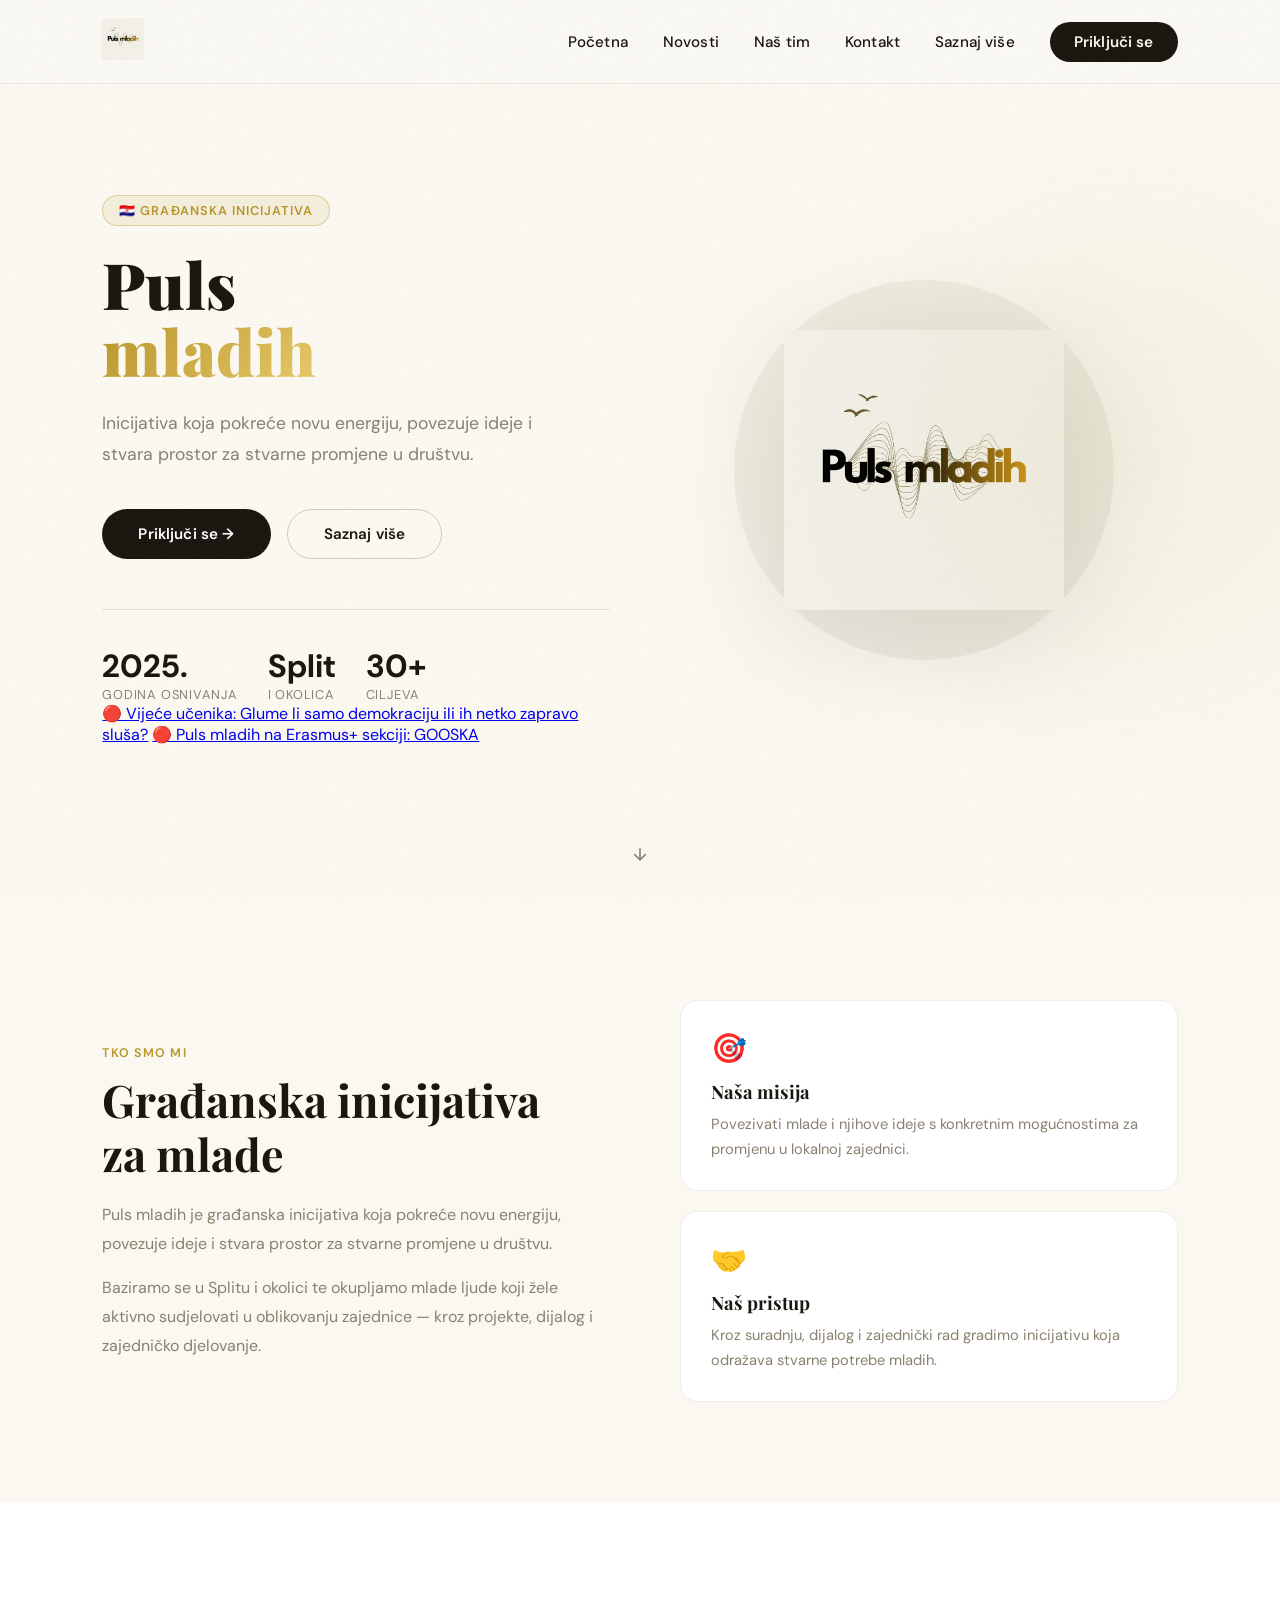
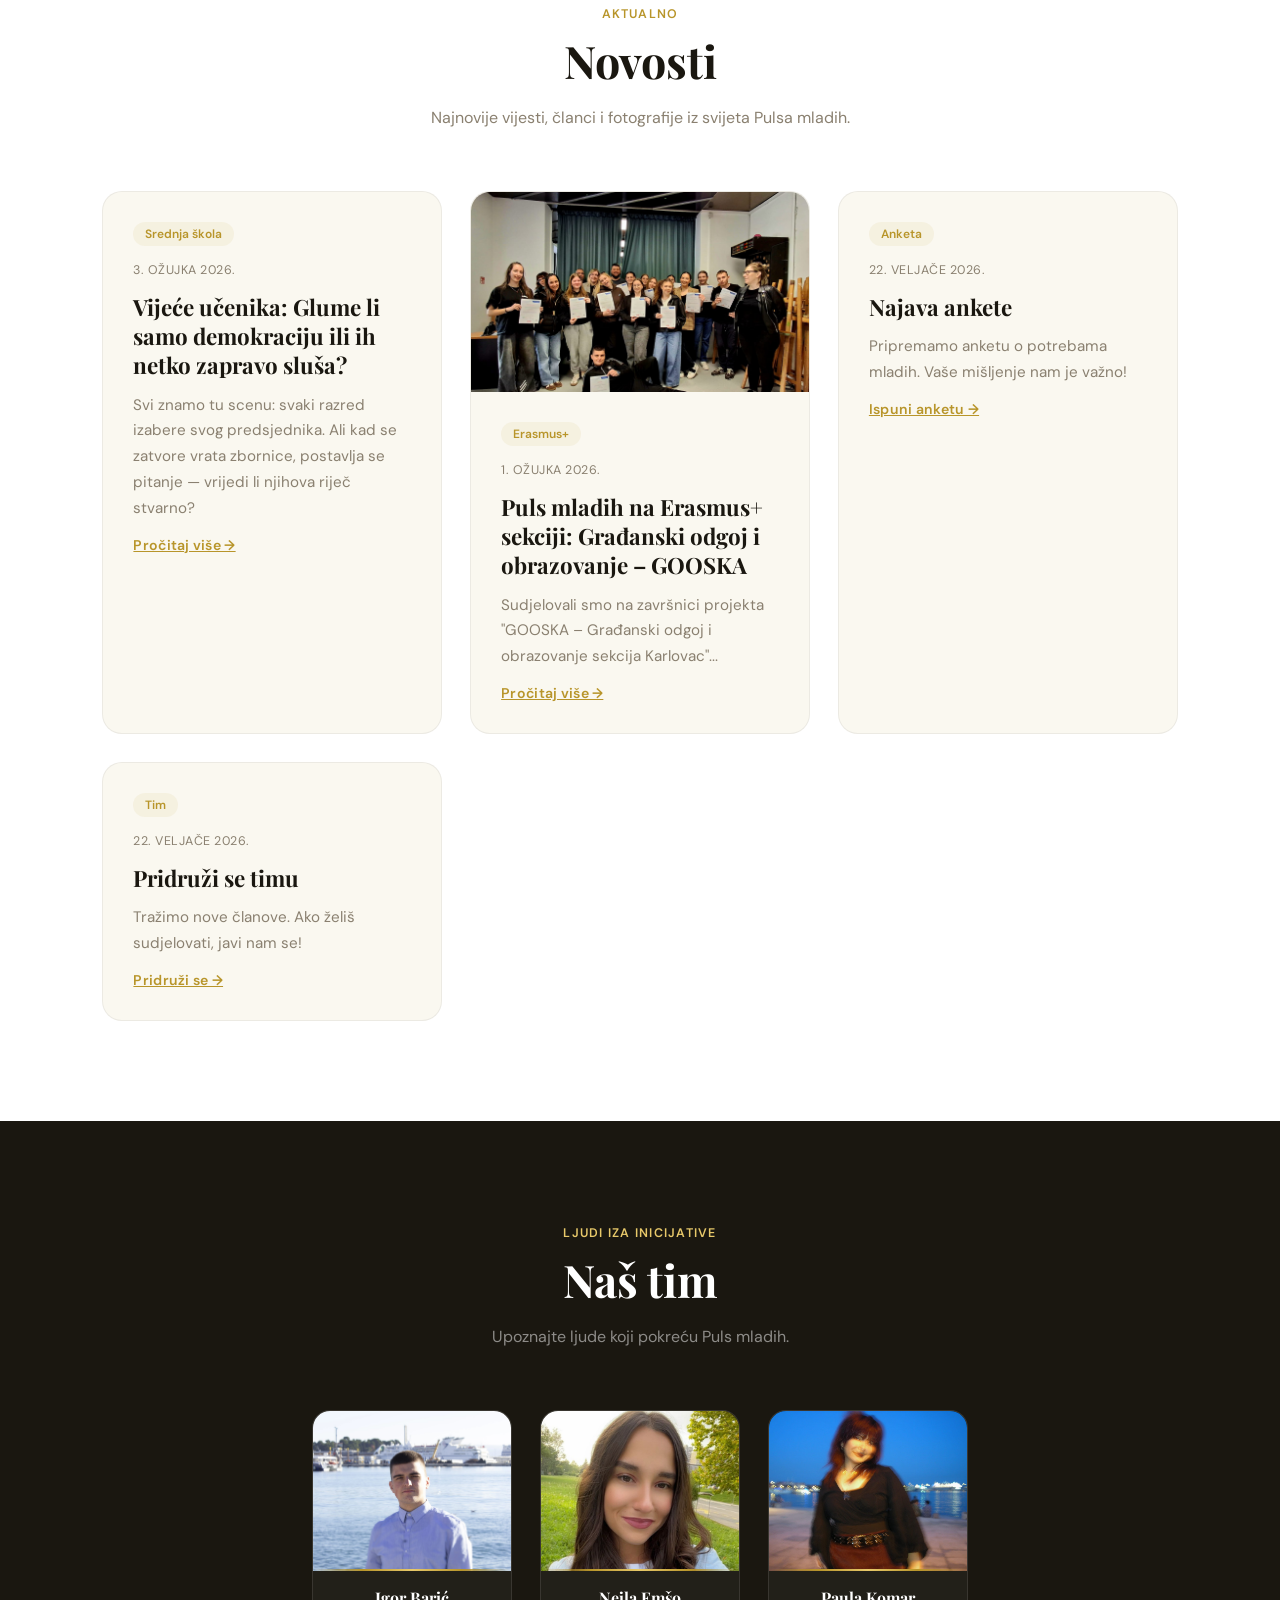
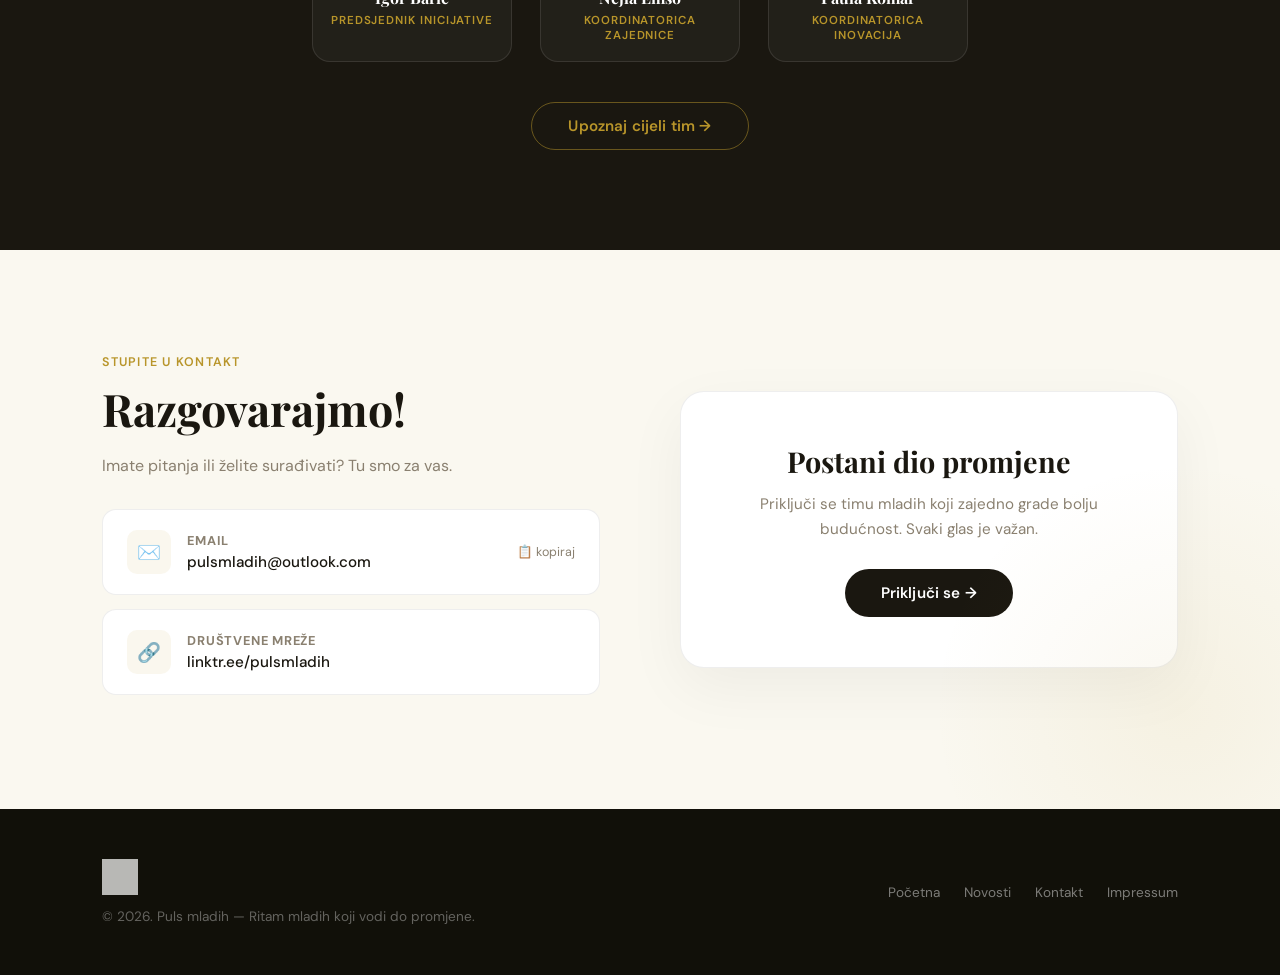
==== index.html @ 56eeca28 "Update index.html" ====
<!DOCTYPE html>
<html lang="hr">
<head>
    <meta charset="UTF-8">
    <meta name="viewport" content="width=device-width, initial-scale=1.0">
    <title>Puls mladih - Građanska inicijativa</title>
    <meta name="description" content="Puls mladih — građanska inicijativa koja pokreće novu energiju, povezuje ideje i stvara prostor za stvarne promjene u društvu.">
    <meta property="og:title" content="Puls mladih - Građanska inicijativa">
    <meta property="og:description" content="Građanska inicijativa koja pokreće novu energiju i stvara prostor za promjene.">
    <meta property="og:image" content="logo.png">

    <link href="https://fonts.googleapis.com/css2?family=Playfair+Display:wght@700;900&family=DM+Sans:wght@300;400;500;600&display=swap" rel="stylesheet">
    <link rel="icon" type="image/png" href="logo.png">
    <link rel="stylesheet" href="style.css">
</head>
<body>

<!-- NAVIGACIJA -->
<nav id="nav">
    <a href="#pocetna"><img src="logo.png" alt="Puls mladih logo"></a>
    <ul id="navMenu">
        <li><a href="#pocetna">Početna</a></li>
        <li><a href="#novosti">Novosti</a></li>
        <li><a href="#tim">Naš tim</a></li>
        <li><a href="#kontakt">Kontakt</a></li>
        <li><a href="https://linktr.ee/pulsmladih" target="_blank">Saznaj više</a></li>
        <li><a href="https://docs.google.com/forms/d/e/1FAIpQLSc-kXpmfUY5biYHO4WNm0-K8fGGVEArH8qcefwdELveWuvP7A/viewform?usp=dialog" target="_blank" class="nav-cta">Priključi se</a></li>
    </ul>
    <div class="hamburger" id="hamburger" onclick="toggleMenu()">
        <span></span><span></span><span></span>
    </div>
</nav>

<!-- HERO -->
<section id="pocetna" class="hero">
    <div class="hero-text">
        <span class="hero-tag">🇭🇷 Građanska inicijativa</span>
        <h1>Puls<span>mladih</span></h1>
        <p>Inicijativa koja pokreće novu energiju, povezuje ideje i stvara prostor za stvarne promjene u društvu.</p>
        <div class="hero-buttons">
            <a href="https://docs.google.com/forms/d/e/1FAIpQLSc-kXpmfUY5biYHO4WNm0-K8fGGVEArH8qcefwdELveWuvP7A/viewform?usp=dialog" class="btn btn-primary" target="_blank">Priključi se →</a>
            <a href="https://linktr.ee/pulsmladih" class="btn btn-secondary" target="_blank">Saznaj više</a>
        </div>
        <div class="hero-stats">
            <div class="stat">
                <span class="stat-num">2025.</span>
                <span class="stat-label">Godina osnivanja</span>
            </div>
            <div class="stat">
                <span class="stat-num">Split</span>
                <span class="stat-label">i okolica</span>
            </div>
            <div class="stat">
                <span class="stat-num">30+</span>
                <span class="stat-label">Ciljeva</span>
            </div>
        </div>

        <!-- VIJESTI PREVIEW -->
        <div class="news-bullets">
            <a href="vijece.html" class="news-bullet-item">🔴 Vijeće učenika: Glume li samo demokraciju ili ih netko zapravo sluša?</a>
            <a href="gooska.html" class="news-bullet-item">🔴 Puls mladih na Erasmus+ sekciji: GOOSKA</a>
        </div>
    </div>
    <div class="hero-visual">
        <div class="hero-logo-wrap">
            <img src="logo.png" alt="Puls mladih logo">
        </div>
    </div>

    <!-- SCROLL INDICATOR -->
    <a href="#novosti" class="scroll-indicator">
        <div class="scroll-indicator-arrow">
            <svg width="20" height="20" viewBox="0 0 24 24" fill="none" stroke="currentColor" stroke-width="2">
                <path d="M12 5v14M5 12l7 7 7-7"/>
            </svg>
        </div>
    </a>
</section>

<!-- O NAMA -->
<section class="o-nama-section">
    <div class="o-nama-inner">
        <div class="o-nama-text reveal">
            <span class="section-label">Tko smo mi</span>
            <h2 style="font-family:'Playfair Display',serif;font-size:clamp(2rem,3.5vw,3rem);font-weight:700;color:var(--ink);line-height:1.2;margin-bottom:20px;">Građanska inicijativa<br>za mlade</h2>
            <p style="color:var(--muted);line-height:1.8;font-size:1rem;margin-bottom:16px;">Puls mladih je građanska inicijativa koja pokreće novu energiju, povezuje ideje i stvara prostor za stvarne promjene u društvu.</p>
            <p style="color:var(--muted);line-height:1.8;font-size:1rem;">Baziramo se u Splitu i okolici te okupljamo mlade ljude koji žele aktivno sudjelovati u oblikovanju zajednice — kroz projekte, dijalog i zajedničko djelovanje.</p>
        </div>
        <div class="o-nama-cards reveal">
            <div class="o-nama-card">
                <div class="o-nama-card-icon">🎯</div>
                <h4>Naša misija</h4>
                <p>Povezivati mlade i njihove ideje s konkretnim mogućnostima za promjenu u lokalnoj zajednici.</p>
            </div>
            <div class="o-nama-card">
                <div class="o-nama-card-icon">🤝</div>
                <h4>Naš pristup</h4>
                <p>Kroz suradnju, dijalog i zajednički rad gradimo inicijativu koja odražava stvarne potrebe mladih.</p>
            </div>
        </div>
    </div>
</section>

<!-- NOVOSTI -->
<section id="novosti" class="novosti-section">
    <div class="section-header centered reveal">
        <span class="section-label">Aktualno</span>
        <h2>Novosti</h2>
        <p>Najnovije vijesti, članci i fotografije iz svijeta Pulsa mladih.</p>
    </div>

    <div class="news-grid">
        <div class="news-card reveal">
            <div class="news-card-body">
                <span class="news-card-tag">Srednja škola</span>
                <p class="date">3. ožujka 2026.</p>
                <h3>Vijeće učenika: Glume li samo demokraciju ili ih netko zapravo sluša?</h3>
                <p>Svi znamo tu scenu: svaki razred izabere svog predsjednika. Ali kad se zatvore vrata zbornice, postavlja se pitanje — vrijedi li njihova riječ stvarno?</p>
                <a href="vijece.html" class="read-more">Pročitaj više →</a>
            </div>
        </div>
        <div class="news-card reveal">
            <div class="news-card-img">
                <img src="gooska1.jpeg" alt="GOOSKA Erasmus+" onerror="this.parentElement.style.display='none'">
            </div>
            <div class="news-card-body">
                <span class="news-card-tag">Erasmus+</span>
                <p class="date">1. ožujka 2026.</p>
                <h3>Puls mladih na Erasmus+ sekciji: Građanski odgoj i obrazovanje – GOOSKA</h3>
                <p>Sudjelovali smo na završnici projekta "GOOSKA – Građanski odgoj i obrazovanje sekcija Karlovac"...</p>
                <a href="gooska.html" class="read-more">Pročitaj više →</a>
            </div>
        </div>
        <div class="news-card reveal">
            <div class="news-card-body">
                <span class="news-card-tag">Anketa</span>
                <p class="date">22. veljače 2026.</p>
                <h3>Najava ankete</h3>
                <p>Pripremamo anketu o potrebama mladih. Vaše mišljenje nam je važno!</p>
                <a href="https://forms.gle/v31yxdApp7UkXGLVA" target="_blank" class="read-more">Ispuni anketu →</a>
            </div>
        </div>
        <div class="news-card reveal">
            <div class="news-card-body">
                <span class="news-card-tag">Tim</span>
                <p class="date">22. veljače 2026.</p>
                <h3>Pridruži se timu</h3>
                <p>Tražimo nove članove. Ako želiš sudjelovati, javi nam se!</p>
                <a href="https://forms.gle/YRKGQQzLrJjR5mgG8" target="_blank" class="read-more">Pridruži se →</a>
            </div>
        </div>
    </div>
</section>

<!-- TIM -->
<section id="tim" class="tim-section">
    <div class="section-header centered reveal">
        <span class="section-label">Ljudi iza inicijative</span>
        <h2>Naš tim</h2>
        <p>Upoznajte ljude koji pokreću Puls mladih.</p>
    </div>
    <div class="team-preview reveal">
        <div class="team-preview-card">
            <div class="team-preview-photo">
                <img src="igor.jpeg" alt="Igor Barić" onerror="this.outerHTML='<div class=\'team-preview-avatar\'>👤</div>'">
            </div>
            <div class="team-preview-info">
                <h3>Igor Barić</h3>
                <p>Predsjednik inicijative</p>
            </div>
        </div>
        <div class="team-preview-card">
            <div class="team-preview-photo">
                <img src="nejla.jpeg" alt="Nejla Emšo" style="object-position: center 30%;" onerror="this.outerHTML='<div class=\'team-preview-avatar\'>👤</div>'">
            </div>
            <div class="team-preview-info">
                <h3>Nejla Emšo</h3>
                <p>Koordinatorica zajednice</p>
            </div>
        </div>
        <div class="team-preview-card">
            <div class="team-preview-photo">
                <img src="Paula.jpeg" alt="Paula Komar" onerror="this.outerHTML='<div class=\'team-preview-avatar\'>👤</div>'">
            </div>
            <div class="team-preview-info">
                <h3>Paula Komar</h3>
                <p>Koordinatorica inovacija</p>
            </div>
        </div>
    </div>
    <div style="text-align:center;margin-top:40px;">
        <a href="tim.html" class="btn btn-outline-gold">Upoznaj cijeli tim →</a>
    </div>
</section>

<!-- KONTAKT -->
<section id="kontakt" class="kontakt-section">
    <div class="kontakt-inner">
        <div class="kontakt-info reveal">
            <div class="section-header">
                <span class="section-label">Stupite u kontakt</span>
                <h2>Razgovarajmo!</h2>
                <p>Imate pitanja ili želite surađivati? Tu smo za vas.</p>
            </div>
            <div class="kontakt-detail" onclick="copyEmail()" style="cursor:pointer;" title="Klikni za kopiranje">
                <div class="kontakt-icon">✉️</div>
                <div class="kontakt-detail-text">
                    <strong>Email</strong>
                    <span id="emailText">pulsmladih&#64;outlook.com</span>
                </div>
                <span id="copyHint" style="margin-left:auto;font-size:0.78rem;color:var(--muted);white-space:nowrap;">📋 kopiraj</span>
            </div>
            <a href="https://linktr.ee/pulsmladih" target="_blank" class="kontakt-detail">
                <div class="kontakt-icon">🔗</div>
                <div class="kontakt-detail-text">
                    <strong>Društvene mreže</strong>
                    <span>linktr.ee/pulsmladih</span>
                </div>
            </a>
        </div>
        <div class="kontakt-cta reveal">
            <h3>Postani dio promjene</h3>
            <p>Priključi se timu mladih koji zajedno grade bolju budućnost. Svaki glas je važan.</p>
            <a href="https://docs.google.com/forms/d/e/1FAIpQLSc-kXpmfUY5biYHO4WNm0-K8fGGVEArH8qcefwdELveWuvP7A/viewform?usp=dialog" class="btn btn-primary" target="_blank">Priključi se →</a>
        </div>
    </div>
</section>

<!-- FOOTER -->
<footer>
    <div class="footer-brand">
        <img src="logo.png" alt="Puls mladih">
        <p>© 2026. Puls mladih — Ritam mladih koji vodi do promjene.</p>
    </div>
    <div class="footer-links">
        <a href="#pocetna">Početna</a>
        <a href="#novosti">Novosti</a>
        <a href="#kontakt">Kontakt</a>
        <a href="#" onclick="alert('Stranica u izradi. Uskoro dostupno!'); return false;">Impressum</a>
    </div>
</footer>

<!-- BACK TO TOP -->
<!-- ARTICLE MODAL -->
<div id="articleModal" style="display:none;position:fixed;inset:0;z-index:9000;background:rgba(26,23,16,0.7);backdrop-filter:blur(6px);overflow-y:auto;padding:40px 20px;" onclick="closeArticle(event)">
    <div style="max-width:780px;margin:0 auto;background:#faf8f0;border-radius:24px;overflow:hidden;box-shadow:0 40px 100px rgba(0,0,0,0.3);">
        <div style="position:relative;">
            <img src="gooska1.jpeg" alt="GOOSKA" style="width:100%;max-height:380px;object-fit:cover;" onerror="this.style.display='none'">
            <button onclick="closeArticleBtn()" style="position:absolute;top:16px;right:16px;background:rgba(26,23,16,0.7);color:white;border:none;border-radius:50%;width:40px;height:40px;font-size:1.2rem;cursor:pointer;display:flex;align-items:center;justify-content:center;">✕</button>
        </div>
        <div style="padding:48px 48px 56px;">
            <span style="display:inline-block;background:rgba(184,149,42,0.1);color:#b8952a;border:1px solid rgba(184,149,42,0.3);padding:4px 14px;border-radius:100px;font-size:0.78rem;font-weight:600;letter-spacing:0.08em;text-transform:uppercase;margin-bottom:16px;">Erasmus+</span>
            <p style="font-size:0.85rem;color:#8a8070;margin-bottom:12px;text-transform:uppercase;letter-spacing:0.05em;">1. ožujka 2026.</p>
            <h2 style="font-family:'Playfair Display',serif;font-size:clamp(1.5rem,3vw,2.2rem);font-weight:700;color:#1a1710;line-height:1.25;margin-bottom:32px;">Puls mladih na Erasmus+ sekciji: Građanski odgoj i obrazovanje – GOOSKA</h2>
            <div style="font-size:1rem;color:#4a4535;line-height:1.85;display:flex;flex-direction:column;gap:20px;">
                <p>Sudjelovali smo na završnici projekta "GOOSKA – Građanski odgoj i obrazovanje sekcija Karlovac", projekta koji mladima daje konkretne načine za razumijevanje demokracije, javnih politika i zagovaranja u lokalnoj zajednici. Projekt je usmjeren na osnaživanje mladih da prepoznaju probleme u svojoj sredini te da ih argumentirano i strukturirano komuniciraju prema donositeljima odluka.</p>
                <p>Tijekom završnog susreta predstavili smo rad Građanske inicijative Puls mladih, način na koji smo se organizirali kao neformalna skupina te izazove s kojima se susrećemo u zagovaranju interesa mladih. Razgovarali smo o tome kako na najefikasniji način doći do konkretne inicijative, kako komunicirati s institucijama i zašto je važno biti uporan, čak i kada se čini da su promjene spore.</p>
                <img src="gooska2.jpeg" alt="GOOSKA - susret" style="width:100%;border-radius:14px;margin:8px 0;" onerror="this.style.display='none'">
                <p>Poseban naglasak stavljen je na razmjenu iskustava jer su mladi sudionici aktivno postavljali pitanja, dijelili vlastite primjere iz svojih lokalnih zajednica te raspravljali o tome kako mogu primijeniti naučeno u praksi. Atmosfera je bila konstruktivna i motivirajuća, a završni dio susreta pokazao je koliko je važno mladima dati prostor za dijalog i inicijativu.</p>
                <p>Sudjelovanje na GOOSKA projektu za nas je bilo vrijedno iskustvo jer potvrđuje da interes mladih za društvene promjene zaista postoji i da to nije samo mit, nego je potrebno samo osigurati smjernicu i podršku kako bi taj interes prerastao u konkretno djelovanje.</p>
            </div>
        </div>
    </div>
</div>

<a href="#pocetna" class="back-to-top" id="backToTop">↑</a>

<script data-cfasync="false" src="/cdn-cgi/scripts/5c5dd728/cloudflare-static/email-decode.min.js"></script><script>
    // Article modal
    function openArticle() {
        var modal = document.getElementById('articleModal');
        modal.style.display = 'block';
        document.body.style.overflow = 'hidden';
    }

    function closeArticle(e) {
        var modal = document.getElementById('articleModal');
        if (!e) {
            modal.style.display = 'none';
            document.body.style.overflow = '';
            return;
        }
        if (e.target === modal) {
            modal.style.display = 'none';
            document.body.style.overflow = '';
        }
    }

    function closeArticleBtn() {
        document.getElementById('articleModal').style.display = 'none';
        document.body.style.overflow = '';
    }

    document.addEventListener('keydown', function(e) {
        if (e.key === 'Escape') closeArticleBtn();
    });

    // Copy email
    function copyEmail() {
        const email = 'pulsmladih@outlook.com';
        navigator.clipboard.writeText(email).then(() => {
            const hint = document.getElementById('copyHint');
            hint.textContent = '✅ kopirano!';
            setTimeout(() => { hint.textContent = '📋 kopiraj'; }, 2000);
        });
    }

    // Enable reveal animations only after JS loads
    document.body.classList.add('js-loaded');

    // Nav scroll effect
    const nav = document.getElementById('nav');
    const backToTop = document.getElementById('backToTop');

    window.addEventListener('scroll', () => {
        if (window.scrollY > 50) {
            nav.classList.add('scrolled');
        } else {
            nav.classList.remove('scrolled');
        }

        if (window.scrollY > 400) {
            backToTop.classList.add('visible');
        } else {
            backToTop.classList.remove('visible');
        }
    });

    // Hamburger menu
    function toggleMenu() {
        const menu = document.getElementById('navMenu');
        const ham = document.getElementById('hamburger');
        menu.classList.toggle('open');
        ham.classList.toggle('open');
    }

    // Close menu on link click
    document.querySelectorAll('#navMenu a').forEach(link => {
        link.addEventListener('click', () => {
            document.getElementById('navMenu').classList.remove('open');
            document.getElementById('hamburger').classList.remove('open');
        });
    });

    // Scroll reveal
    const reveals = document.querySelectorAll('.reveal');
    const observer = new IntersectionObserver((entries) => {
        entries.forEach((entry, i) => {
            if (entry.isIntersecting) {
                setTimeout(() => {
---- style.css ----
:root {
    --ink: #1a1710;
    --deep: #111009;
    --mid: #2a2416;
    --accent: #b8952a;
    --accent-light: #d4af50;
    --warm: #e8c96a;
    --cream: #faf8f0;
    --muted: #8a8070;
    --card-bg: #ffffff;
}

* {
    margin: 0;
    padding: 0;
    box-sizing: border-box;
    scroll-behavior: smooth;
}

body {
    background: var(--cream);
    color: var(--ink);
    font-family: 'DM Sans', sans-serif;
    overflow-x: hidden;
}

/* ─── NOISE TEXTURE OVERLAY ─── */
body::before {
    content: '';
    position: fixed;
    inset: 0;
    background-image: url("data:image/svg+xml,%3Csvg viewBox='0 0 200 200' xmlns='http://www.w3.org/2000/svg'%3E%3Cfilter id='n'%3E%3CfeTurbulence type='fractalNoise' baseFrequency='0.9' numOctaves='4' stitchTiles='stitch'/%3E%3C/filter%3E%3Crect width='100%25' height='100%25' filter='url(%23n)' opacity='0.03'/%3E%3C/svg%3E");
    pointer-events: none;
    z-index: 9999;
    opacity: 0.4;
}

/* ─── NAVIGATION ─── */
nav {
    position: fixed;
    top: 0;
    width: 100%;
    padding: 18px 8%;
    display: flex;
    justify-content: space-between;
    align-items: center;
    z-index: 1000;
    background: rgba(250, 248, 243, 0.85);
    backdrop-filter: blur(20px);
    border-bottom: 1px solid rgba(26,23,16,0.08);
    transition: all 0.3s ease;
}

nav.scrolled {
    padding: 12px 8%;
    box-shadow: 0 4px 30px rgba(0,0,0,0.08);
}

nav img {
    height: 42px;
    transition: transform 0.3s ease;
}

nav img:hover {
    transform: scale(1.05);
}

nav ul {
    display: flex;
    list-style: none;
    gap: 35px;
    align-items: center;
}

nav ul li a {
    text-decoration: none;
    color: var(--ink);
    font-weight: 500;
    font-size: 0.95rem;
    letter-spacing: 0.01em;
    position: relative;
    transition: color 0.3s;
}

nav ul li a::after {
    content: '';
    position: absolute;
    bottom: -3px;
    left: 0;
    width: 0;
    height: 2px;
    background: var(--accent);
    transition: width 0.3s ease;
}

nav ul li a:hover {
    color: var(--accent);
}

nav ul li a:hover::after {
    width: 100%;
}

.nav-cta {
    background: var(--ink) !important;
    color: var(--cream) !important;
    padding: 10px 24px;
    border-radius: 100px;
    font-weight: 600 !important;
    transition: background 0.3s, transform 0.3s !important;
}

.nav-cta::after {
    display: none !important;
}

.nav-cta:hover {
    background: linear-gradient(135deg, #b8952a, #d4af50) !important;
    transform: scale(1.03) !important;
    color: white !important;
}

/* ─── HAMBURGER MENU ─── */
.hamburger {
    display: none;
    flex-direction: column;
    gap: 5px;
    cursor: pointer;
    padding: 5px;
}

.hamburger span {
    width: 25px;
    height: 2px;
    background: var(--ink);
    border-radius: 2px;
    transition: all 0.3s ease;
}

.hamburger.open span:nth-child(1) {
    transform: rotate(45deg) translate(5px, 5px);
}

.hamburger.open span:nth-child(2) {
    opacity: 0;
}

.hamburger.open span:nth-child(3) {
    transform: rotate(-45deg) translate(5px, -5px);
}

/* ─── HERO ─── */
.hero {
    min-height: 100vh;
    display: grid;
    grid-template-columns: 1fr 1fr;
    align-items: center;
    padding: 120px 8% 80px;
    gap: 60px;
    position: relative;
    overflow: hidden;
}

.hero::after {
    content: '';
    position: absolute;
    right: -200px;
    top: 50%;
    transform: translateY(-50%);
    width: 700px;
    height: 700px;
    border-radius: 50%;
    background: radial-gradient(circle, rgba(184,149,42,0.08) 0%, transparent 70%);
    pointer-events: none;
}

.hero-text {
    animation: fadeSlideUp 0.9s ease both;
}

.hero-tag {
    display: inline-block;
    background: rgba(184,149,42,0.1);
    color: var(--accent);
    border: 1px solid rgba(184,149,42,0.35);
    padding: 6px 16px;
    border-radius: 100px;
    font-size: 0.8rem;
    font-weight: 600;
    letter-spacing: 0.08em;
    text-transform: uppercase;
    margin-bottom: 24px;
}

.hero h1 {
    font-family: 'Playfair Display', serif;
    font-size: clamp(3rem, 5vw, 5.5rem);
    font-weight: 900;
    line-height: 1.05;
    color: var(--ink);
    margin-bottom: 24px;
}

.hero h1 span {
    background: linear-gradient(135deg, #b8952a, #e8c96a, #b8952a);
    -webkit-background-clip: text;
    -webkit-text-fill-color: transparent;
    background-clip: text;
    display: block;
}

.hero p {
    font-size: 1.1rem;
    color: var(--muted);
    line-height: 1.75;
    max-width: 480px;
    margin-bottom: 40px;
}

.hero-buttons {
    display: flex;
    gap: 16px;
    flex-wrap: wrap;
}

.btn {
    padding: 14px 36px;
    border-radius: 100px;
    border: none;
    cursor: pointer;
    font-weight: 600;
    font-size: 0.95rem;
    transition: all 0.3s ease;
    text-decoration: none;
    display: inline-flex;
    align-items: center;
    gap: 8px;
    letter-spacing: 0.01em;
}

.btn-primary {
    background: var(--ink);
    color: white;
}

.btn-primary:hover {
    background: linear-gradient(135deg, #b8952a, #d4af50);
    transform: translateY(-2px);
    box-shadow: 0 8px 25px rgba(184,149,42,0.35);
}

.btn-secondary {
    background: transparent;
    color: var(--ink);
    border: 1.5px solid rgba(26,23,16,0.2);
}

.btn-secondary:hover {
    border-color: var(--ink);
    background: var(--ink);
    color: white;
    transform: translateY(-2px);
}

.hero-visual {
    display: flex;
    justify-content: center;
    align-items: center;
    animation: fadeSlideUp 1.1s ease both;
}

.hero-logo-wrap {
    position: relative;
    width: 380px;
    height: 380px;
    display: flex;
    align-items: center;
    justify-content: center;
}

.hero-logo-wrap::before {
    content: '';
    position: absolute;
    inset: 0;
    border-radius: 50%;
    background: radial-gradient(circle at 40% 40%, rgba(184,149,42,0.07), rgba(26,23,16,0.06));
    animation: pulse-ring 3s ease-in-out infinite;
}

.hero-logo-wrap img {
    width: 280px;
    height: 280px;
    object-fit: contain;
    position: relative;
    z-index: 1;
    filter: drop-shadow(0 20px 60px rgba(0,0,0,0.12));
}

@keyframes pulse-ring {
    0%, 100% { transform: scale(1); opacity: 1; }
    50% { transform: scale(1.05); opacity: 0.7; }
}

.hero-stats {
    display: flex;
    gap: 30px;
    margin-top: 50px;
    padding-top: 40px;
    border-top: 1px solid rgba(26,23,16,0.1);
}

.stat {
    display: flex;
    flex-direction: column;
}

.stat-num {
    font-family: 'DM Sans', sans-serif;
    font-size: 2rem;
    font-weight: 700;
    color: var(--ink);
    line-height: 1;
}

.stat-label {
    font-family: 'DM Sans', sans-serif;
    font-size: 0.8rem;
    color: var(--muted);
    margin-top: 4px;
    text-transform: uppercase;
    letter-spacing: 0.06em;
}

/* ─── SECTION SHARED ─── */
section {
    padding: 100px 8%;
}

.section-header {
    margin-bottom: 60px;
}

.section-header.centered {
    text-align: center;
}

.section-label {
    display: inline-block;
    font-size: 0.78rem;
    font-weight: 600;
    letter-spacing: 0.1em;
    text-transform: uppercase;
    color: var(--accent);
    margin-bottom: 12px;
}

.section-header h2 {
    font-family: 'Playfair Display', serif;
    font-size: clamp(2rem, 3.5vw, 3rem);
    font-weight: 700;
    color: var(--ink);
    line-height: 1.2;
    margin-bottom: 16px;
}

.section-header p {
    font-size: 1rem;
    color: var(--muted);
    max-width: 500px;
    line-height: 1.7;
}

.section-header.centered p {
    margin: 0 auto;
}

/* ─── NOVOSTI ─── */
.novosti-section {
    background: white;
}

.news-grid {
    display: grid;
    grid-template-columns: repeat(auto-fill, minmax(320px, 1fr));
    gap: 28px;
}

.news-card {
    background: var(--cream);
    border-radius: 20px;
    overflow: hidden;
    border: 1px solid rgba(26,23,16,0.06);
    transition: transform 0.35s ease, box-shadow 0.35s ease;
    position: relative;
}

.news-card::before {
    content: '';
    position: absolute;
    top: 0;
    left: 0;
    right: 0;
    height: 3px;
    background: linear-gradient(90deg, var(--accent), var(--warm));
    transform: scaleX(0);
    transform-origin: left;
    transition: transform 0.35s ease;
}

.news-card:hover {
    transform: translateY(-6px);
    box-shadow: 0 20px 50px rgba(0,0,0,0.1);
}

.news-card:hover::before {
    transform: scaleX(1);
}

.news-card-body {
    padding: 30px;
}

.news-card-body .date {
    font-size: 0.78rem;
    color: var(--muted);
    margin-bottom: 12px;
    letter-spacing: 0.04em;
    text-transform: uppercase;
}

.news-card-body h3 {
    font-family: 'Playfair Display', serif;
    font-size: 1.4rem;
    color: var(--ink);
    margin-bottom: 12px;
    line-height: 1.3;
}

.news-card-body p {
    font-size: 0.95rem;
    color: var(--muted);
    line-height: 1.7;
}

.news-card-tag {
    display: inline-block;
    background: rgba(184,149,42,0.08);
    color: var(--accent);
    padding: 4px 12px;
    border-radius: 100px;
    font-size: 0.75rem;
    font-weight: 600;
    margin-bottom: 14px;
}

/* ─── TIM ─── */
.news-card-img {
    width: 100%;
    height: 200px;
    overflow: hidden;
}

.news-card-img img {
    width: 100%;
    height: 100%;
    object-fit: cover;
    transition: transform 0.4s ease;
}

.news-card:hover .news-card-img img {
    transform: scale(1.05);
}

.read-more {
    display: inline-block;
    margin-top: 14px;
    font-size: 0.88rem;
    font-weight: 600;
    color: var(--accent);
    letter-spacing: 0.02em;
}

.tim-section {
    background: var(--ink);
    color: white;
}

.tim-section .section-label {
    color: var(--warm);
}

.tim-section .section-header h2 {
    color: white;
}

.tim-section .section-header p {
    color: rgba(255,255,255,0.5);
}

.coming-soon-card {
    background: rgba(255,255,255,0.04);
    border: 1px solid rgba(255,255,255,0.1);
    border-radius: 24px;
    padding: 80px 40px;
    text-align: center;
    position: relative;
    overflow: hidden;
}

.coming-soon-card::before {
    content: '';
    position: absolute;
    top: -80px;
    left: 50%;
    transform: translateX(-50%);
    width: 300px;
    height: 300px;
    background: radial-gradient(circle, rgba(184,149,42,0.18), transparent 70%);
    pointer-events: none;
}

.coming-soon-card h3 {
    font-family: 'Playfair Display', serif;
    font-size: 2.5rem;
    color: white;
    margin-bottom: 16px;
}

.coming-soon-card p {
    color: rgba(255,255,255,0.5);
    max-width: 420px;
    margin: 0 auto;
    font-size: 1rem;
    line-height: 1.7;
}

.placeholder-avatars {
    display: flex;
    justify-content: center;
    gap: -10px;
    margin-bottom: 30px;
}

.placeholder-avatar {
    width: 56px;
    height: 56px;
    border-radius: 50%;
    border: 3px solid var(--ink);
    background: linear-gradient(135deg, rgba(184,149,42,0.35), rgba(26,23,16,0.5));
    margin-left: -12px;
    display: flex;
    align-items: center;
    justify-content: center;
    font-size: 1.3rem;
}

.placeholder-avatar:first-child {
    margin-left: 0;
}

/* ─── KONTAKT ─── */
.kontakt-section {
    background: var(--cream);
    position: relative;
    overflow: hidden;
}

.kontakt-section::before {
    content: '';
    position: absolute;
    bottom: -150px;
    right: -150px;
    width: 500px;
    height: 500px;
    background: radial-gradient(circle, rgba(184,149,42,0.07), transparent 70%);
    pointer-events: none;
}

.kontakt-inner {
    display: grid;
    grid-template-columns: 1fr 1fr;
    gap: 80px;
    align-items: center;
}

.kontakt-info {
    position: relative;
    z-index: 1;
}

.kontakt-info .section-header {
    margin-bottom: 30px;
}

.kontakt-detail {
    display: flex;
    align-items: center;
    gap: 16px;
    padding: 20px 24px;
    background: white;
    border-radius: 14px;
    border: 1px solid rgba(26,23,16,0.07);
    margin-bottom: 14px;
    text-decoration: none;
    color: var(--ink);
    transition: all 0.3s ease;
}

.kontakt-detail:hover {
    border-color: var(--accent);
    transform: translateX(6px);
    box-shadow: 0 8px 25px rgba(0,0,0,0.07);
}

.kontakt-icon {
    width: 44px;
    height: 44px;
    background: rgba(184,149,42,0.08);
    border-radius: 10px;
    display: flex;
    align-items: center;
    justify-content: center;
    font-size: 1.2rem;
    flex-shrink: 0;
}

.kontakt-detail-text strong {
    display: block;
    font-size: 0.8rem;
    text-transform: uppercase;
    letter-spacing: 0.06em;
    color: var(--muted);
    margin-bottom: 2px;
}

.kontakt-detail-text span {
    font-size: 0.95rem;
    font-weight: 500;
}

.kontakt-cta {
    background: white;
    border-radius: 24px;
    padding: 50px 40px;
    text-align: center;
    border: 1px solid rgba(26,23,16,0.07);
    box-shadow: 0 20px 60px rgba(0,0,0,0.05);
}

.kontakt-cta h3 {
    font-family: 'Playfair Display', serif;
    font-size: 1.8rem;
    margin-bottom: 12px;
    color: var(--ink);
}

.kontakt-cta p {
    color: var(--muted);
    margin-bottom: 28px;
    line-height: 1.6;
    font-size: 0.95rem;
}

/* ─── FOOTER ─── */
footer {
    background: var(--deep);
    color: rgba(255,255,255,0.6);
    padding: 50px 8%;
    display: flex;
    justify-content: space-between;
    align-items: center;
    flex-wrap: wrap;
    gap: 20px;
}

.footer-brand img {
    height: 36px;
    filter: brightness(0) invert(1);
    opacity: 0.7;
    margin-bottom: 8px;
}

.footer-brand p {
    font-size: 0.85rem;
    color: rgba(255,255,255,0.35);
}

.footer-links {
    display: flex;
    gap: 24px;
}

.footer-links a {
    color: rgba(255,255,255,0.45);
    text-decoration: none;
    font-size: 0.85rem;
    transition: color 0.3s;
}

.footer-links a:hover {
    color: white;
}

/* ─── SCROLL REVEAL ─── */
.js-loaded .reveal {
    opacity: 0;
    transform: translateY(30px);
    transition: opacity 0.7s ease, transform 0.7s ease;
}

.js-loaded .reveal.visible {
    opacity: 1;
    transform: translateY(0);
}

/* ─── BACK TO TOP ─── */
.back-to-top {
    position: fixed;
    bottom: 30px;
    right: 30px;
    width: 46px;
    height: 46px;
    background: var(--ink);
    color: white;
    border: none;
    border-radius: 50%;
    cursor: pointer;
    font-size: 1.1rem;
    display: flex;
    align-items: center;
    justify-content: center;
    opacity: 0;
    transform: translateY(20px);
    transition: all 0.3s ease;
    z-index: 999;
    text-decoration: none;
}

.back-to-top.visible {
    opacity: 1;
    transform: translateY(0);
}

.back-to-top:hover {
    background: var(--accent);
    transform: translateY(-3px);
}

/* ─── O NAMA ─── */
.o-nama-section {
    padding: 100px 8%;
    background: var(--cream);
}

.o-nama-inner {
    display: grid;
    grid-template-columns: 1fr 1fr;
    gap: 80px;
    align-items: center;
}

.o-nama-cards {
    display: flex;
    flex-direction: column;
    gap: 20px;
}

.o-nama-card {
    background: white;
    border-radius: 18px;
    padding: 28px 30px;
    border: 1px solid rgba(26,23,16,0.07);
    transition: transform 0.3s ease, box-shadow 0.3s ease;
}

.o-nama-card:hover {
    transform: translateX(6px);
    box-shadow: 0 10px 30px rgba(0,0,0,0.07);
}

.o-nama-card-icon {
    font-size: 1.8rem;
    margin-bottom: 12px;
}

.o-nama-card h4 {
    font-family: 'Playfair Display', serif;
    font-size: 1.15rem;
    color: var(--ink);
    margin-bottom: 8px;
}

.o-nama-card p {
    font-size: 0.92rem;
    color: var(--muted);
    line-height: 1.7;
}

@media (max-width: 900px) {
    .o-nama-inner {
        grid-template-columns: 1fr;
        gap: 40px;
    }
}

/* ─── ANIMATIONS ─── */
@keyframes fadeSlideUp {
    from { opacity: 0; transform: translateY(35px); }
    to { opacity: 1; transform: translateY(0); }
}

/* ─── RESPONSIVE ─── */
@media (max-width: 900px) {
    .hero {
        grid-template-columns: 1fr;
        text-align: center;
        padding: 130px 6% 70px;
    }

    .hero p {
        margin: 0 auto 40px;
    }

    .hero-buttons {
        justify-content: center;
    }

    .hero-visual {
        display: none;
    }

    .hero-stats {
        justify-content: center;
    }

    .kontakt-inner {
        grid-template-columns: 1fr;
        gap: 40px;
    }
}

@media (max-width: 768px) {
    nav ul {
        display: none;
        position: absolute;
        top: 100%;
        left: 0;
        right: 0;
        background: rgba(250,248,243,0.98);
        backdrop-filter: blur(20px);
        flex-direction: column;
        padding: 20px 8%;
        gap: 16px;
        border-top: 1px solid rgba(26,23,16,0.08);
        box-shadow: 0 20px 40px rgba(0,0,0,0.1);
    }

    nav ul.open {
        display: flex;
    }

    .hamburger {
        display: flex;
    }

    section {
        padding: 70px 6%;
    }

    footer {
        flex-direction: column;
        text-align: center;
    }

    .footer-links {
        flex-wrap: wrap;
        justify-content: center;
    }
}

/* ─── TIM PREVIEW (index.html) ─── */
.team-preview {
    display: flex;
    justify-content: center;
    gap: 28px;
    flex-wrap: wrap;
    margin-top: 10px;
}

.team-preview-card {
    width: 200px;
    border-radius: 18px;
    overflow: hidden;
    background: rgba(255,255,255,0.04);
    border: 1px solid rgba(255,255,255,0.1);
    transition: transform 0.3s ease, box-shadow 0.3s ease;
}

.team-preview-card:hover {
    transform: translateY(-6px);
    box-shadow: 0 20px 50px rgba(0,0,0,0.3);
}

.team-preview-photo {
    height: 160px;
    background: #111009;
    display: flex;
    align-items: center;
    justify-content: center;
    position: relative;
    overflow: hidden;
}

.team-preview-photo::after {
    content: '';
    position: absolute;
    bottom: 0;
    left: 0;
    right: 0;
    height: 2px;
    background: linear-gradient(90deg, transparent, #b8952a, #e8c96a, #b8952a, transparent);
}

.team-preview-photo img {
    width: 100%;
    height: 100%;
    object-fit: cover;
    object-position: top;
}

.team-preview-avatar {
    font-size: 2.5rem;
}

.team-preview-info {
    padding: 16px 16px 18px;
    text-align: center;
}

.team-preview-info h3 {
    font-family: 'Playfair Display', serif;
    font-size: 1rem;
    font-weight: 700;
    color: white;
    margin-bottom: 5px;
}

.team-preview-info p {
    font-size: 0.72rem;
    font-weight: 600;
    letter-spacing: 0.08em;
    text-transform: uppercase;
    color: #b8952a;
}

.btn-outline-gold {
    display: inline-block;
    padding: 13px 36px;
    border-radius: 100px;
    border: 1.5px solid rgba(184,149,42,0.5);
    color: #b8952a;
    font-family: 'DM Sans', sans-serif;
    font-weight: 600;
    font-size: 0.95rem;
    text-decoration: none;
    transition: all 0.3s ease;
    letter-spacing: 0.01em;
}

.btn-outline-gold:hover {
    background: linear-gradient(135deg, #b8952a, #d4af50);
    border-color: transparent;
    color: white;
    transform: translateY(-2px);
    box-shadow: 0 8px 25px rgba(184,149,42,0.3);
}

/* ─── NEWS TICKER ─── */
.news-ticker {
    display: flex;
    align-items: center;
    gap: 12px;
    margin-top: 32px;
    background: rgba(184,149,42,0.06);
    border: 1px solid rgba(184,149,42,0.2);
    border-radius: 100px;
    padding: 10px 18px;
    overflow: hidden;
    max-width: 480px;
    white-space: nowrap;
}

.ticker-label {
    font-size: 0.72rem;
    font-weight: 700;
    letter-spacing: 0.06em;
    color: #b8952a;
    white-space: nowrap;
    text-transform: uppercase;
    flex-shrink: 0;
    border-right: 1px solid rgba(184,149,42,0.3);
    padding-right: 12px;
}

.ticker-track {
    display: flex;
    align-items: center;
    gap: 24px;
    white-space: nowrap;
    animation: ticker-scroll 20s linear infinite;
    flex-shrink: 0;
}

.ticker-track:hover {
    animation-play-state: paused;
}

.ticker-item {
    font-size: 0.82rem;
    color: var(--ink);
    text-decoration: none;
    white-space: nowrap;
    font-weight: 500;
    transition: color 0.3s;
    flex-shrink: 0;
}

.ticker-item:hover {
    color: #b8952a;
}

.ticker-sep {
    color: rgba(184,149,42,0.5);
    font-size: 0.9rem;
    flex-shrink: 0;
}

@keyframes ticker-scroll {
    0%   { transform: translateX(0); }
    100% { transform: translateX(-50%); }
}

/* ─── SCROLL INDICATOR ─── */
.scroll-indicator {
    position: absolute;
    bottom: 36px;
    left: 50%;
    transform: translateX(-50%);
    display: flex;
    flex-direction: column;
    align-items: center;
    gap: 6px;
    text-decoration: none;
    color: var(--muted);
    transition: color 0.3s;
    animation: scroll-bounce 2s ease-in-out infinite;
}

.scroll-indicator:hover {
    color: var(--accent);
}

.scroll-indicator-text {
    font-size: 0.72rem;
    font-weight: 500;
    letter-spacing: 0.08em;
    text-transform: uppercase;
}

.scroll-indicator-arrow {
    display: flex;
    align-items: center;
    justify-content: center;
}

@keyframes scroll-bounce {
    0%, 100% { transform: translateX(-50%) translateY(0); }
    50%       { transform: translateX(-50%) translateY(8px); }
}

@media (max-width: 900px) {
    .news-ticker { max-width: 100%; }
    .scroll-indicator { display: none; }
}
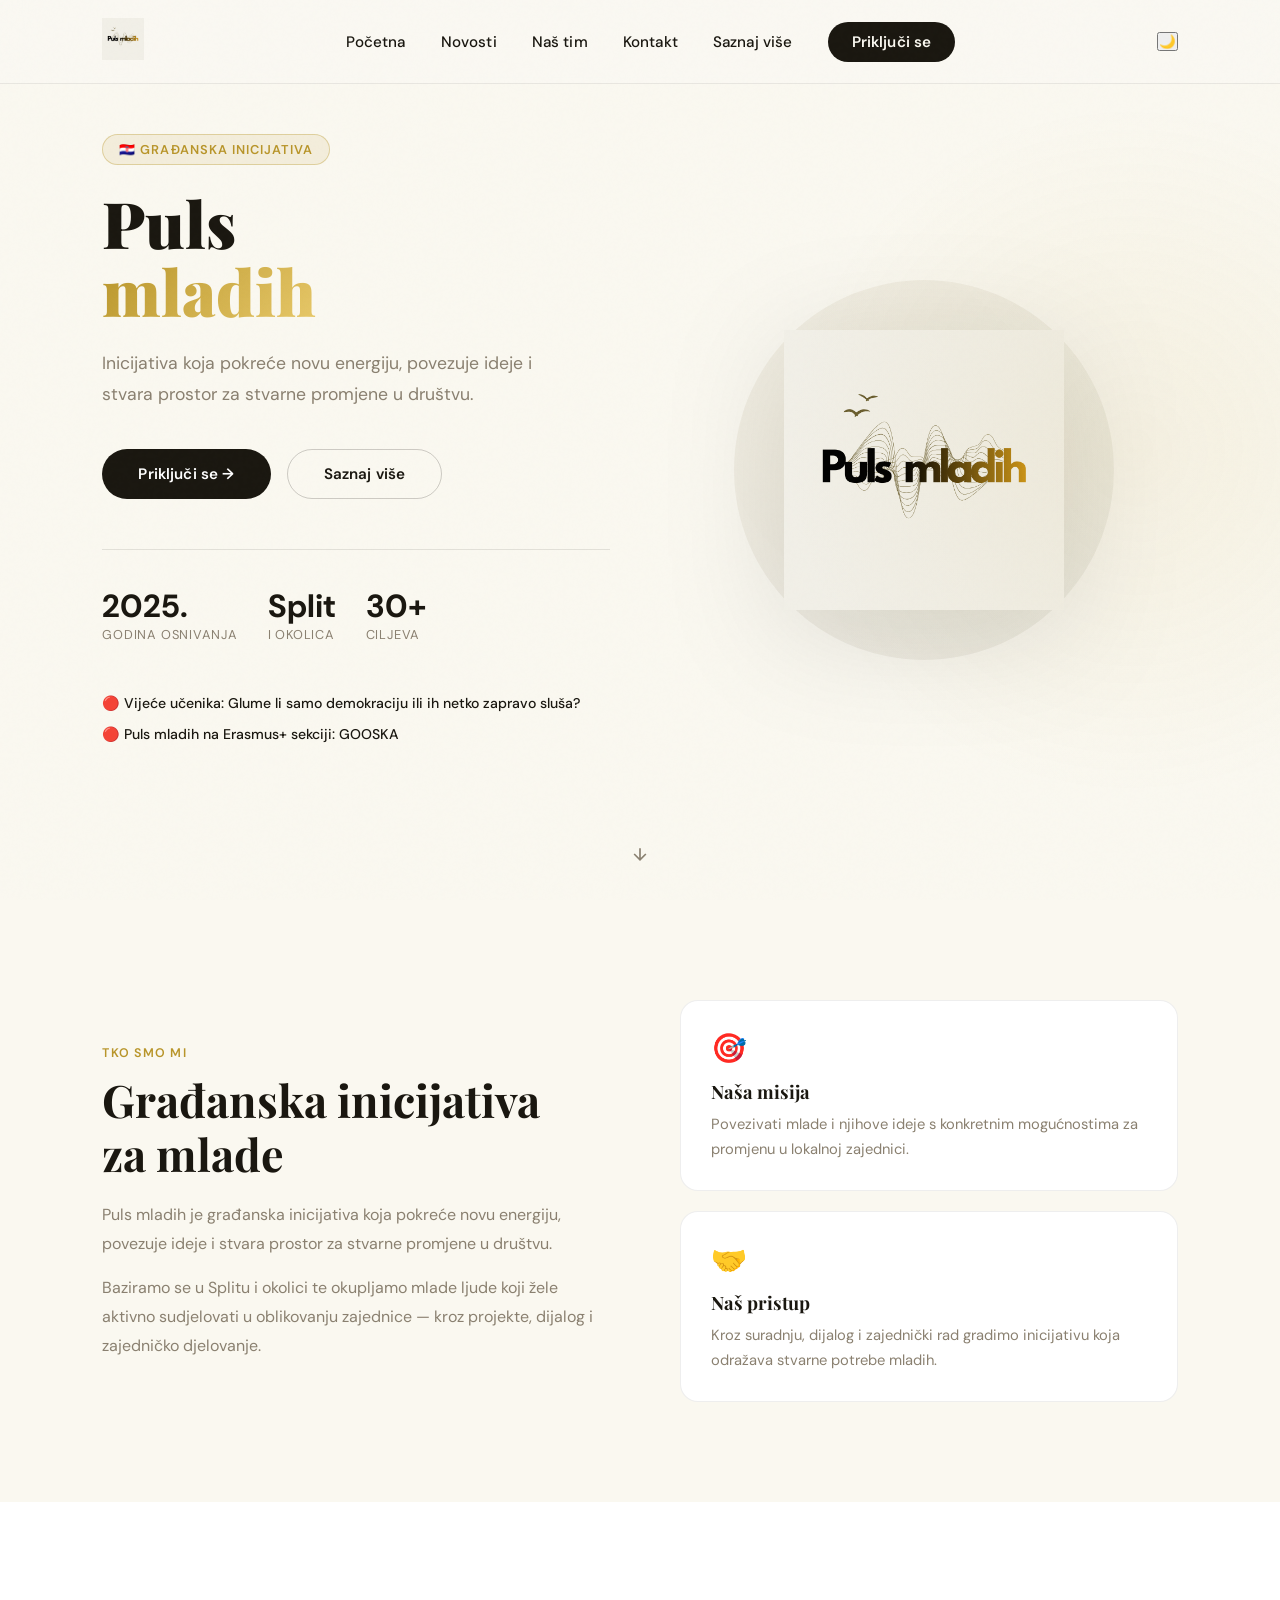
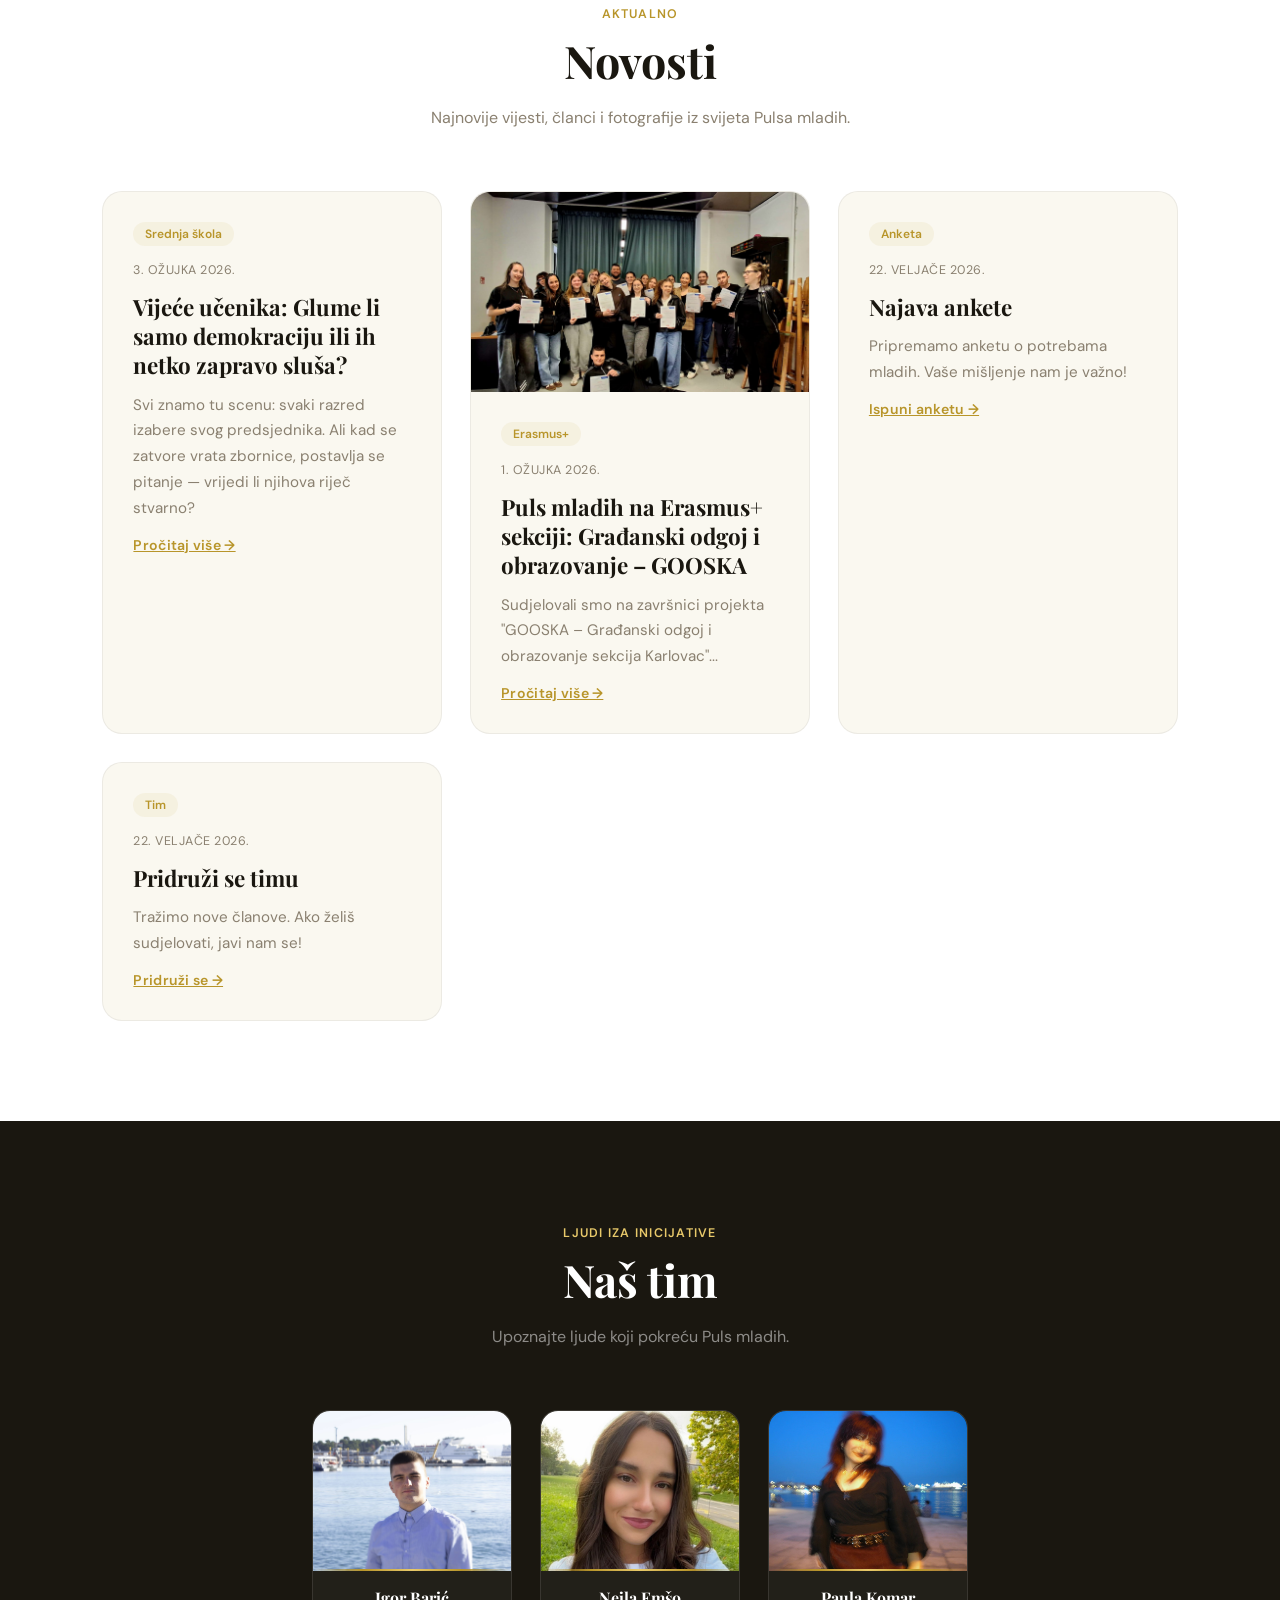
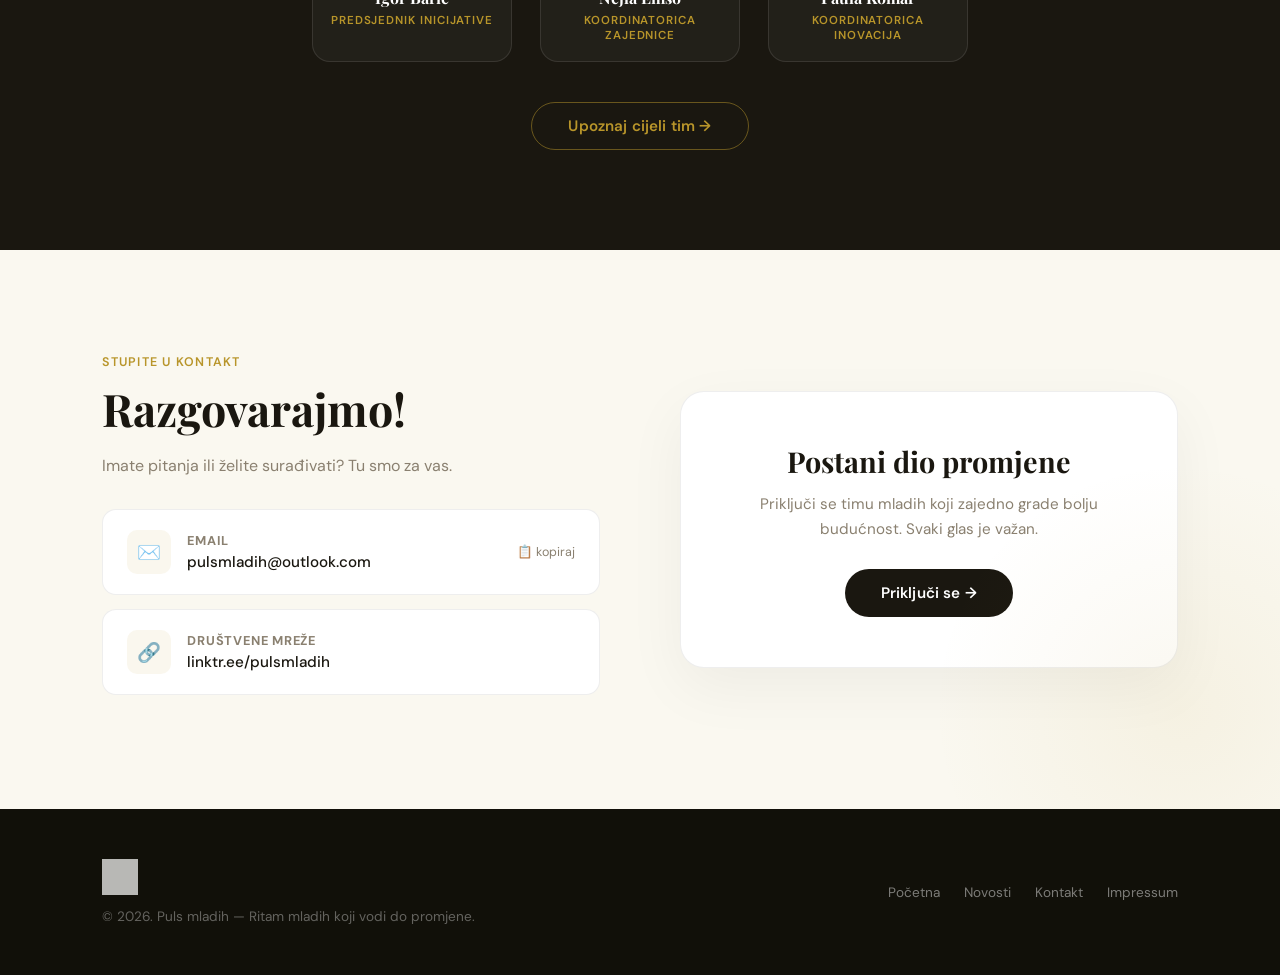
==== commit 578e08ef: "Update index.html" ====
--- a/index.html
+++ b/index.html
@@ -26,8 +26,13 @@
         <li><a href="https://linktr.ee/pulsmladih" target="_blank">Saznaj više</a></li>
         <li><a href="https://docs.google.com/forms/d/e/1FAIpQLSc-kXpmfUY5biYHO4WNm0-K8fGGVEArH8qcefwdELveWuvP7A/viewform?usp=dialog" target="_blank" class="nav-cta">Priključi se</a></li>
     </ul>
-    <div class="hamburger" id="hamburger" onclick="toggleMenu()">
-        <span></span><span></span><span></span>
+    <div style="display:flex;align-items:center;gap:12px;">
+        <button class="theme-toggle" id="themeToggle" onclick="toggleTheme()" aria-label="Promijeni temu">
+            <span class="theme-toggle-icon">🌙</span>
+        </button>
+        <div class="hamburger" id="hamburger" onclick="toggleMenu()">
+            <span></span><span></span><span></span>
+        </div>
     </div>
 </nav>
 
@@ -267,6 +272,31 @@
 <a href="#pocetna" class="back-to-top" id="backToTop">↑</a>
 
 <script data-cfasync="false" src="/cdn-cgi/scripts/5c5dd728/cloudflare-static/email-decode.min.js"></script><script>
+    // Dark mode toggle
+    function toggleTheme() {
+        const html = document.documentElement;
+        const btn = document.getElementById('themeToggle');
+        const icon = btn.querySelector('.theme-toggle-icon');
+        if (html.getAttribute('data-theme') === 'dark') {
+            html.removeAttribute('data-theme');
+            icon.textContent = '🌙';
+            localStorage.setItem('theme', 'light');
+        } else {
+            html.setAttribute('data-theme', 'dark');
+            icon.textContent = '☀️';
+            localStorage.setItem('theme', 'dark');
+        }
+    }
+
+    // Load saved theme
+    if (localStorage.getItem('theme') === 'dark') {
+        document.documentElement.setAttribute('data-theme', 'dark');
+        document.addEventListener('DOMContentLoaded', () => {
+            const icon = document.querySelector('.theme-toggle-icon');
+            if (icon) icon.textContent = '☀️';
+        });
+    }
+
     // Article modal
     function openArticle() {
         var modal = document.getElementById('articleModal');
--- a/style.css
+++ b/style.css
@@ -221,6 +221,7 @@
     display: flex;
     gap: 16px;
     flex-wrap: wrap;
+    margin-bottom: 50px;
 }
 
 .btn {
@@ -307,6 +308,7 @@
     margin-top: 50px;
     padding-top: 40px;
     border-top: 1px solid rgba(26,23,16,0.1);
+    margin-bottom: 50px;
 }
 
 .stat {
@@ -1082,3 +1084,24 @@
     .news-ticker { max-width: 100%; }
     .scroll-indicator { display: none; }
 }
+
+/* ─── NEWS BULLETS ─── */
+.news-bullets {
+    display: flex;
+    flex-direction: column;
+    gap: 10px;
+    margin-bottom: 60px;
+}
+
+.news-bullet-item {
+    font-size: 0.88rem;
+    font-weight: 500;
+    color: var(--ink);
+    text-decoration: none;
+    transition: color 0.3s;
+    line-height: 1.5;
+}
+
+.news-bullet-item:hover {
+    color: var(--accent);
+}
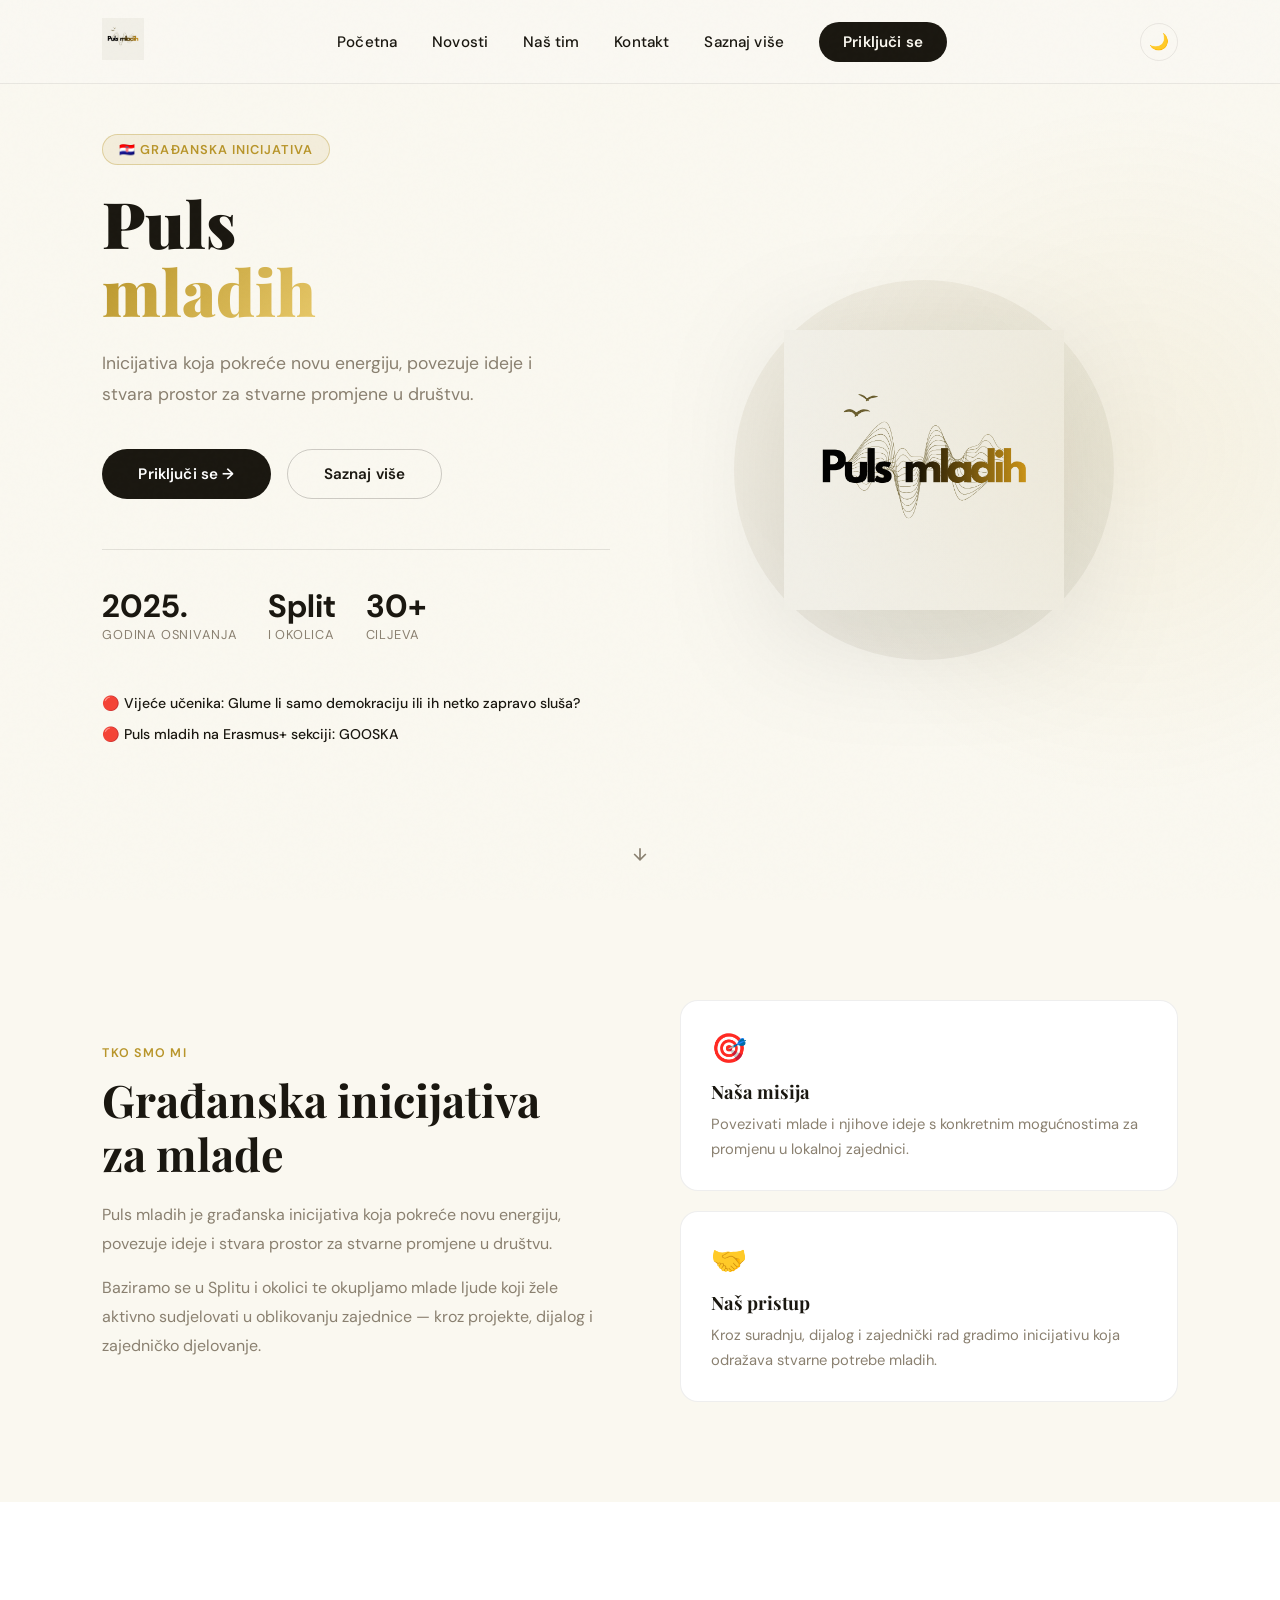
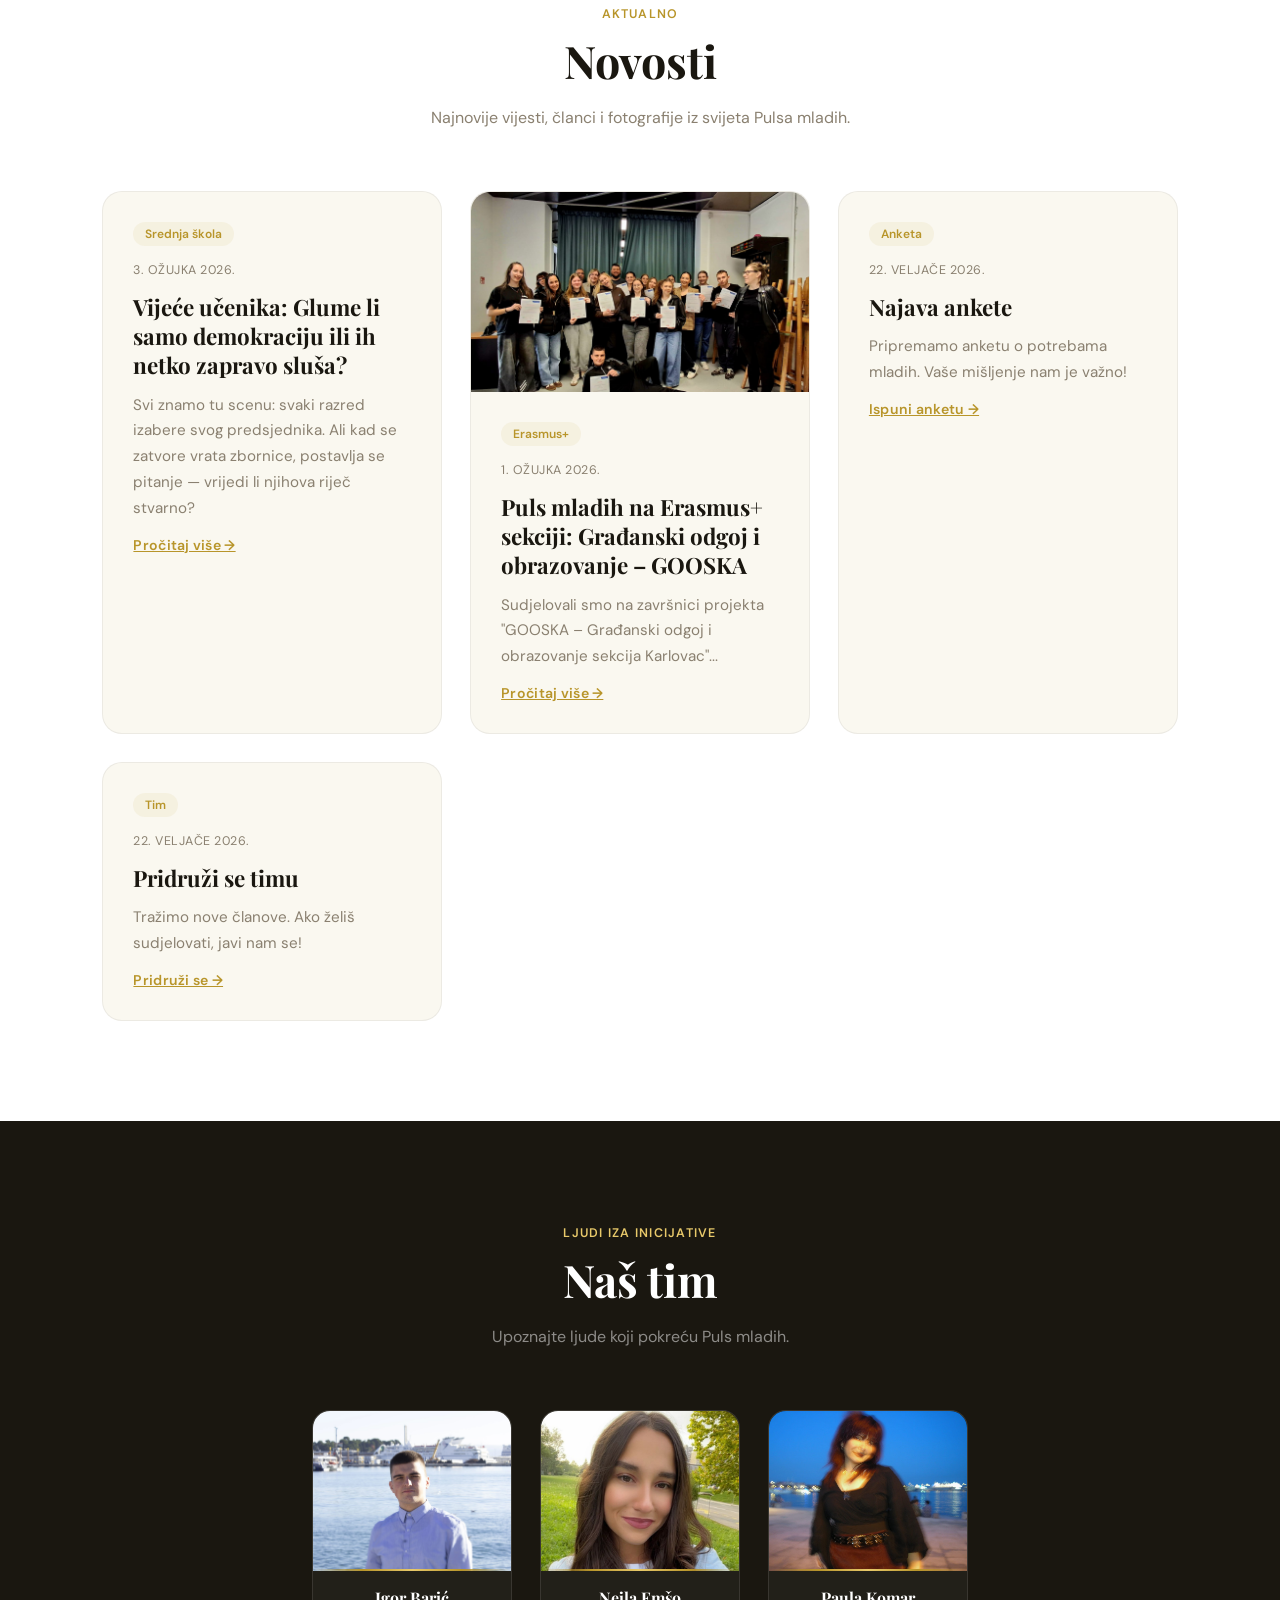
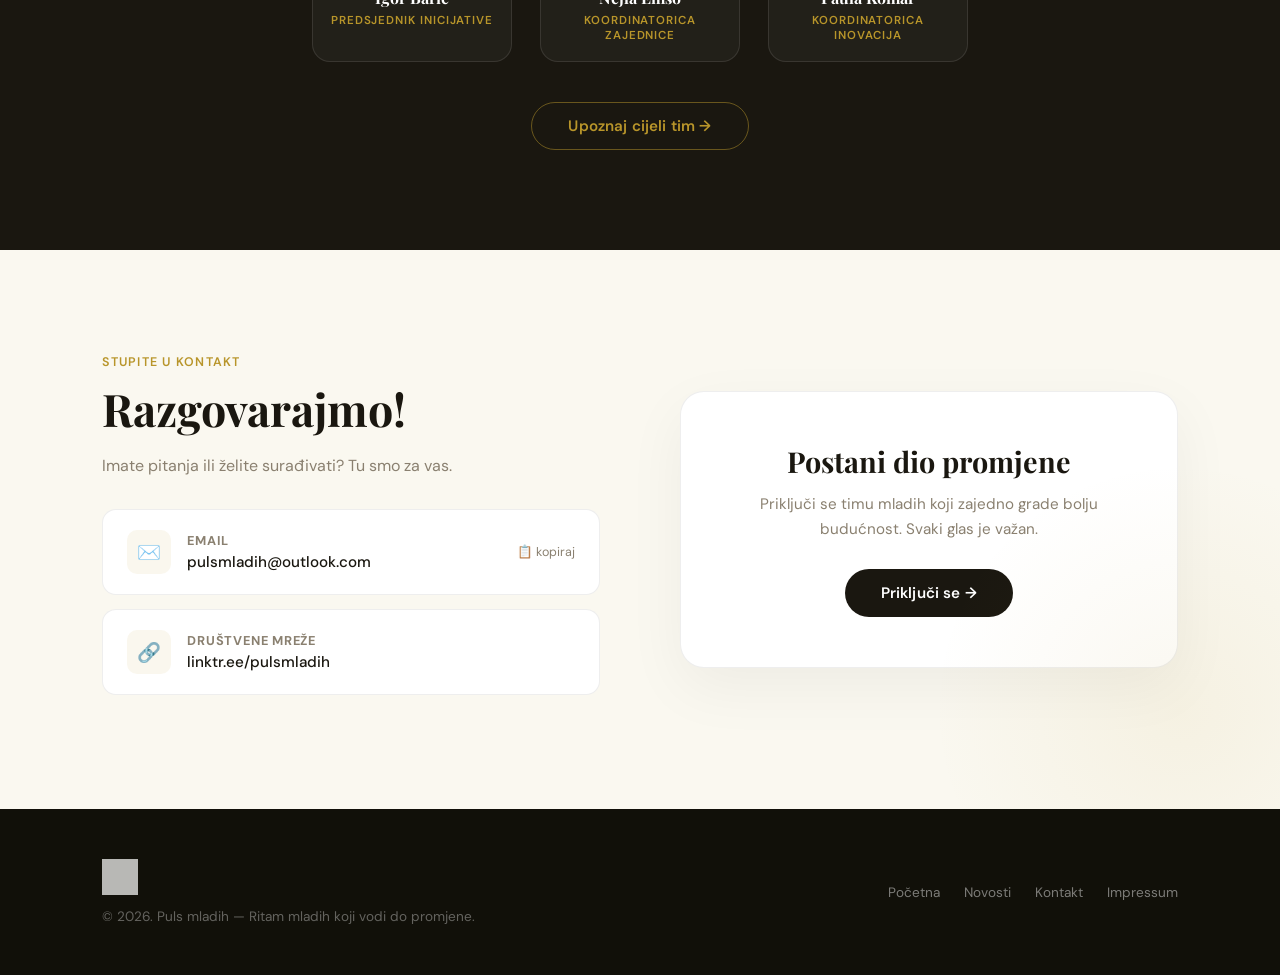
==== commit b621821b: "Update index.html" ====
--- a/index.html
+++ b/index.html
@@ -271,30 +271,18 @@
 
 <a href="#pocetna" class="back-to-top" id="backToTop">↑</a>
 
-<script data-cfasync="false" src="/cdn-cgi/scripts/5c5dd728/cloudflare-static/email-decode.min.js"></script><script>
+<script>
     // Dark mode toggle
     function toggleTheme() {
         const html = document.documentElement;
-        const btn = document.getElementById('themeToggle');
-        const icon = btn.querySelector('.theme-toggle-icon');
+        const icon = document.querySelector('.theme-toggle-icon');
         if (html.getAttribute('data-theme') === 'dark') {
             html.removeAttribute('data-theme');
             icon.textContent = '🌙';
-            localStorage.setItem('theme', 'light');
         } else {
             html.setAttribute('data-theme', 'dark');
             icon.textContent = '☀️';
-            localStorage.setItem('theme', 'dark');
-        }
-    }
-
-    // Load saved theme
-    if (localStorage.getItem('theme') === 'dark') {
-        document.documentElement.setAttribute('data-theme', 'dark');
-        document.addEventListener('DOMContentLoaded', () => {
-            const icon = document.querySelector('.theme-toggle-icon');
-            if (icon) icon.textContent = '☀️';
-        });
+        }
     }
 
     // Article modal
--- a/style.css
+++ b/style.css
@@ -8,6 +8,34 @@
     --cream: #faf8f0;
     --muted: #8a8070;
     --card-bg: #ffffff;
+    --bg: #faf8f0;
+    --nav-bg: rgba(250, 248, 243, 0.85);
+    --border: rgba(26,23,16,0.08);
+    --card-border: rgba(26,23,16,0.06);
+    --section-alt: #ffffff;
+    --hero-circle: rgba(184,149,42,0.08);
+}
+
+[data-theme="dark"] {
+    --ink: #f0ece0;
+    --deep: #111009;
+    --mid: #2a2416;
+    --accent: #e8c96a;
+    --accent-light: #f0d878;
+    --warm: #e8c96a;
+    --cream: #faf8f0;
+    --muted: #9a9080;
+    --card-bg: #1e1c14;
+    --bg: #111009;
+    --nav-bg: rgba(17, 16, 9, 0.92);
+    --border: rgba(184,149,42,0.12);
+    --card-border: rgba(184,149,42,0.1);
+    --section-alt: #161410;
+    --hero-circle: rgba(184,149,42,0.12);
+}
+
+* {
+    transition: background-color 0.4s ease, color 0.4s ease, border-color 0.4s ease;
 }
 
 * {
@@ -18,7 +46,7 @@
 }
 
 body {
-    background: var(--cream);
+    background: var(--bg);
     color: var(--ink);
     font-family: 'DM Sans', sans-serif;
     overflow-x: hidden;
@@ -45,9 +73,9 @@
     justify-content: space-between;
     align-items: center;
     z-index: 1000;
-    background: rgba(250, 248, 243, 0.85);
+    background: var(--nav-bg);
     backdrop-filter: blur(20px);
-    border-bottom: 1px solid rgba(26,23,16,0.08);
+    border-bottom: 1px solid var(--border);
     transition: all 0.3s ease;
 }
 
@@ -378,7 +406,7 @@
 
 /* ─── NOVOSTI ─── */
 .novosti-section {
-    background: white;
+    background: var(--section-alt);
 }
 
 .news-grid {
@@ -388,7 +416,7 @@
 }
 
 .news-card {
-    background: var(--cream);
+    background: var(--bg);
     border-radius: 20px;
     overflow: hidden;
     border: 1px solid rgba(26,23,16,0.06);
@@ -562,7 +590,7 @@
 
 /* ─── KONTAKT ─── */
 .kontakt-section {
-    background: var(--cream);
+    background: var(--bg);
     position: relative;
     overflow: hidden;
 }
@@ -599,7 +627,7 @@
     align-items: center;
     gap: 16px;
     padding: 20px 24px;
-    background: white;
+    background: var(--card-bg);
     border-radius: 14px;
     border: 1px solid rgba(26,23,16,0.07);
     margin-bottom: 14px;
@@ -641,7 +669,7 @@
 }
 
 .kontakt-cta {
-    background: white;
+    background: var(--card-bg);
     border-radius: 24px;
     padding: 50px 40px;
     text-align: center;
@@ -751,7 +779,7 @@
 /* ─── O NAMA ─── */
 .o-nama-section {
     padding: 100px 8%;
-    background: var(--cream);
+    background: var(--bg);
 }
 
 .o-nama-inner {
@@ -768,7 +796,7 @@
 }
 
 .o-nama-card {
-    background: white;
+    background: var(--card-bg);
     border-radius: 18px;
     padding: 28px 30px;
     border: 1px solid rgba(26,23,16,0.07);
@@ -1105,3 +1133,87 @@
 .news-bullet-item:hover {
     color: var(--accent);
 }
+
+/* ─── DARK MODE TOGGLE ─── */
+.theme-toggle {
+    width: 38px;
+    height: 38px;
+    border-radius: 50%;
+    border: 1.5px solid var(--border);
+    background: transparent;
+    cursor: pointer;
+    display: flex;
+    align-items: center;
+    justify-content: center;
+    font-size: 1rem;
+    transition: all 0.3s ease;
+    flex-shrink: 0;
+}
+
+.theme-toggle:hover {
+    border-color: var(--accent);
+    background: rgba(184,149,42,0.08);
+    transform: scale(1.1);
+}
+
+/* ─── DARK MODE OVERRIDES ─── */
+[data-theme="dark"] nav {
+    background: var(--nav-bg);
+    border-bottom-color: var(--border);
+}
+
+[data-theme="dark"] .hero-logo-wrap {
+    background: rgba(255,255,255,0.04);
+    border-color: rgba(184,149,42,0.15);
+}
+
+[data-theme="dark"] .hero-logo-wrap img {
+    filter: brightness(0) invert(1);
+}
+
+[data-theme="dark"] .o-nama-card {
+    border-color: rgba(184,149,42,0.1);
+}
+
+[data-theme="dark"] .news-card {
+    background: #1a1810;
+    border-color: rgba(184,149,42,0.1);
+}
+
+[data-theme="dark"] .news-card:hover {
+    border-color: rgba(184,149,42,0.3);
+}
+
+[data-theme="dark"] .kontakt-detail {
+    border-color: rgba(184,149,42,0.1);
+}
+
+[data-theme="dark"] .kontakt-cta {
+    border-color: rgba(184,149,42,0.1);
+}
+
+[data-theme="dark"] .hero-stats {
+    border-top-color: rgba(255,255,255,0.08);
+}
+
+[data-theme="dark"] .hamburger span {
+    background: var(--ink);
+}
+
+[data-theme="dark"] .nav-cta {
+    background: var(--accent) !important;
+    color: var(--deep) !important;
+}
+
+[data-theme="dark"] .news-bullet-item {
+    color: rgba(240,236,224,0.75);
+}
+
+[data-theme="dark"] .news-bullet-item:hover {
+    color: var(--accent);
+}
+
+[data-theme="dark"] footer {
+    background: #0a0907;
+    border-top-color: rgba(184,149,42,0.1);
+}
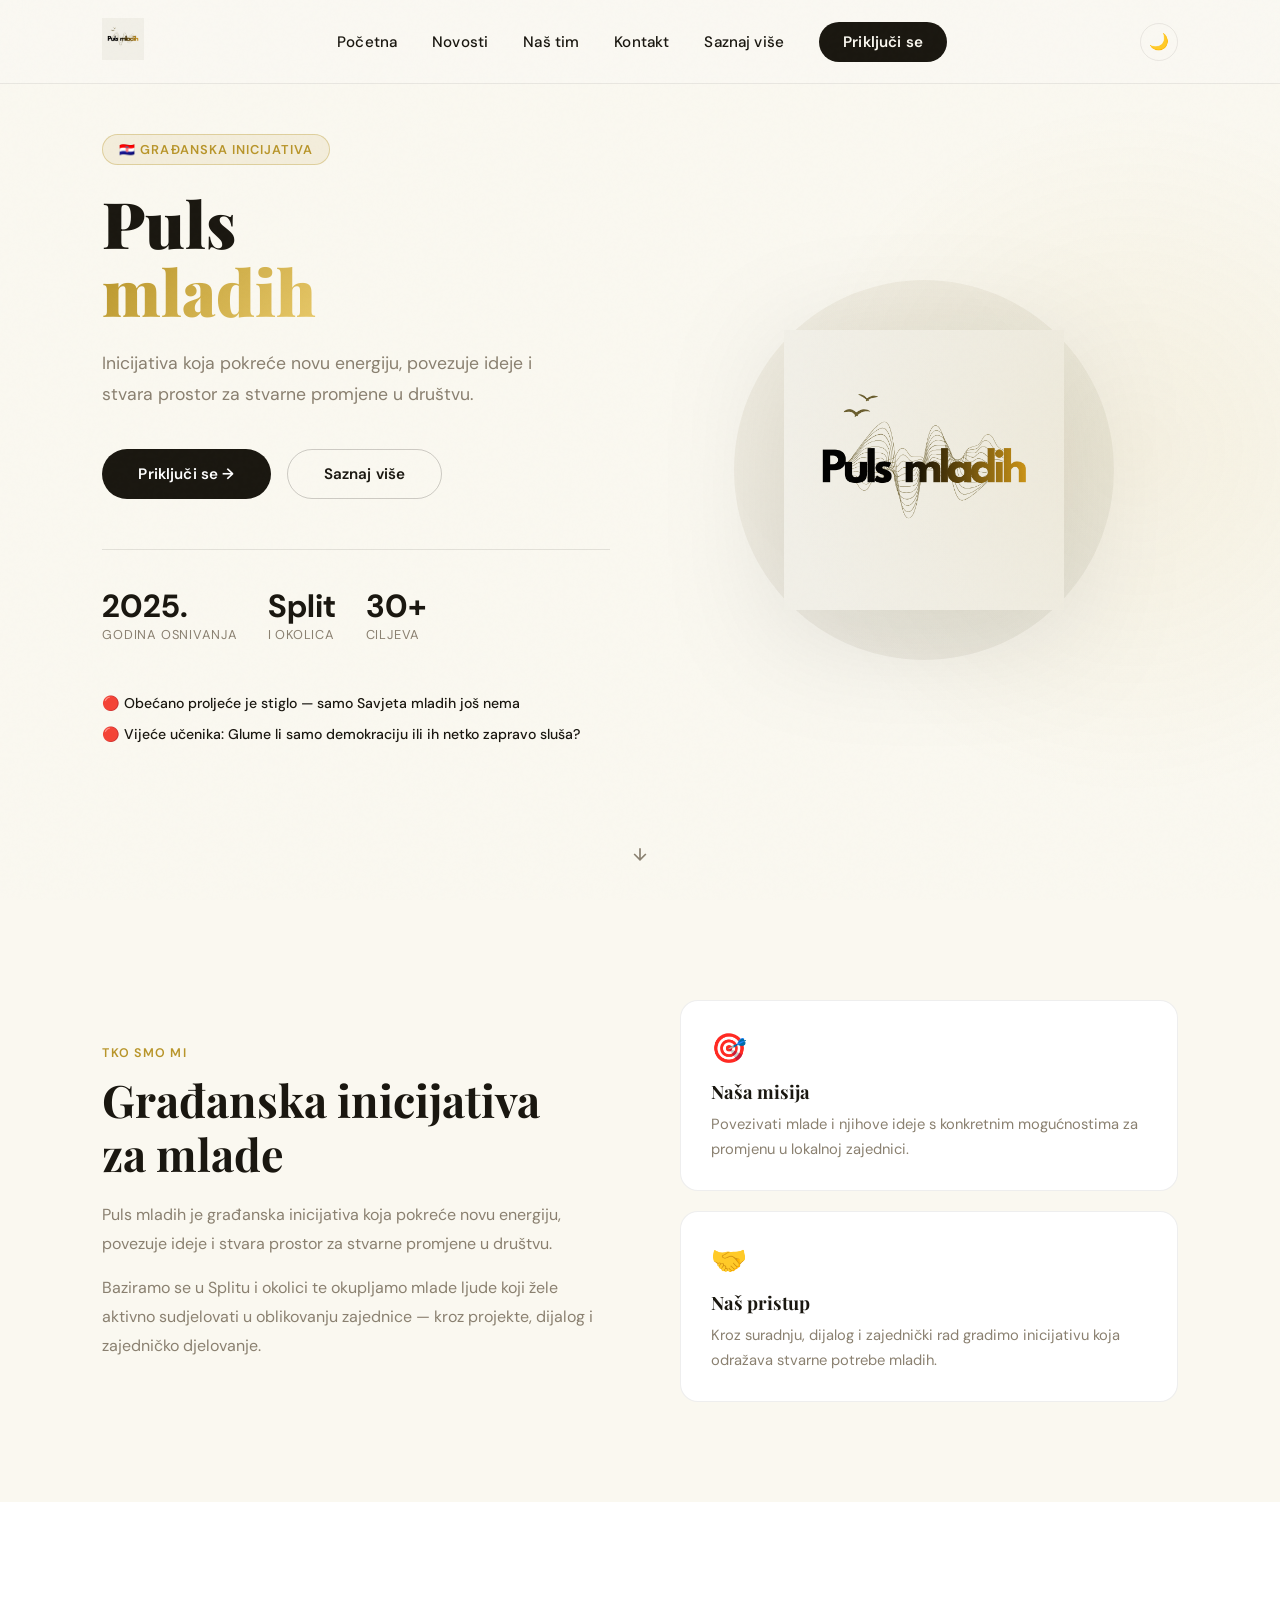
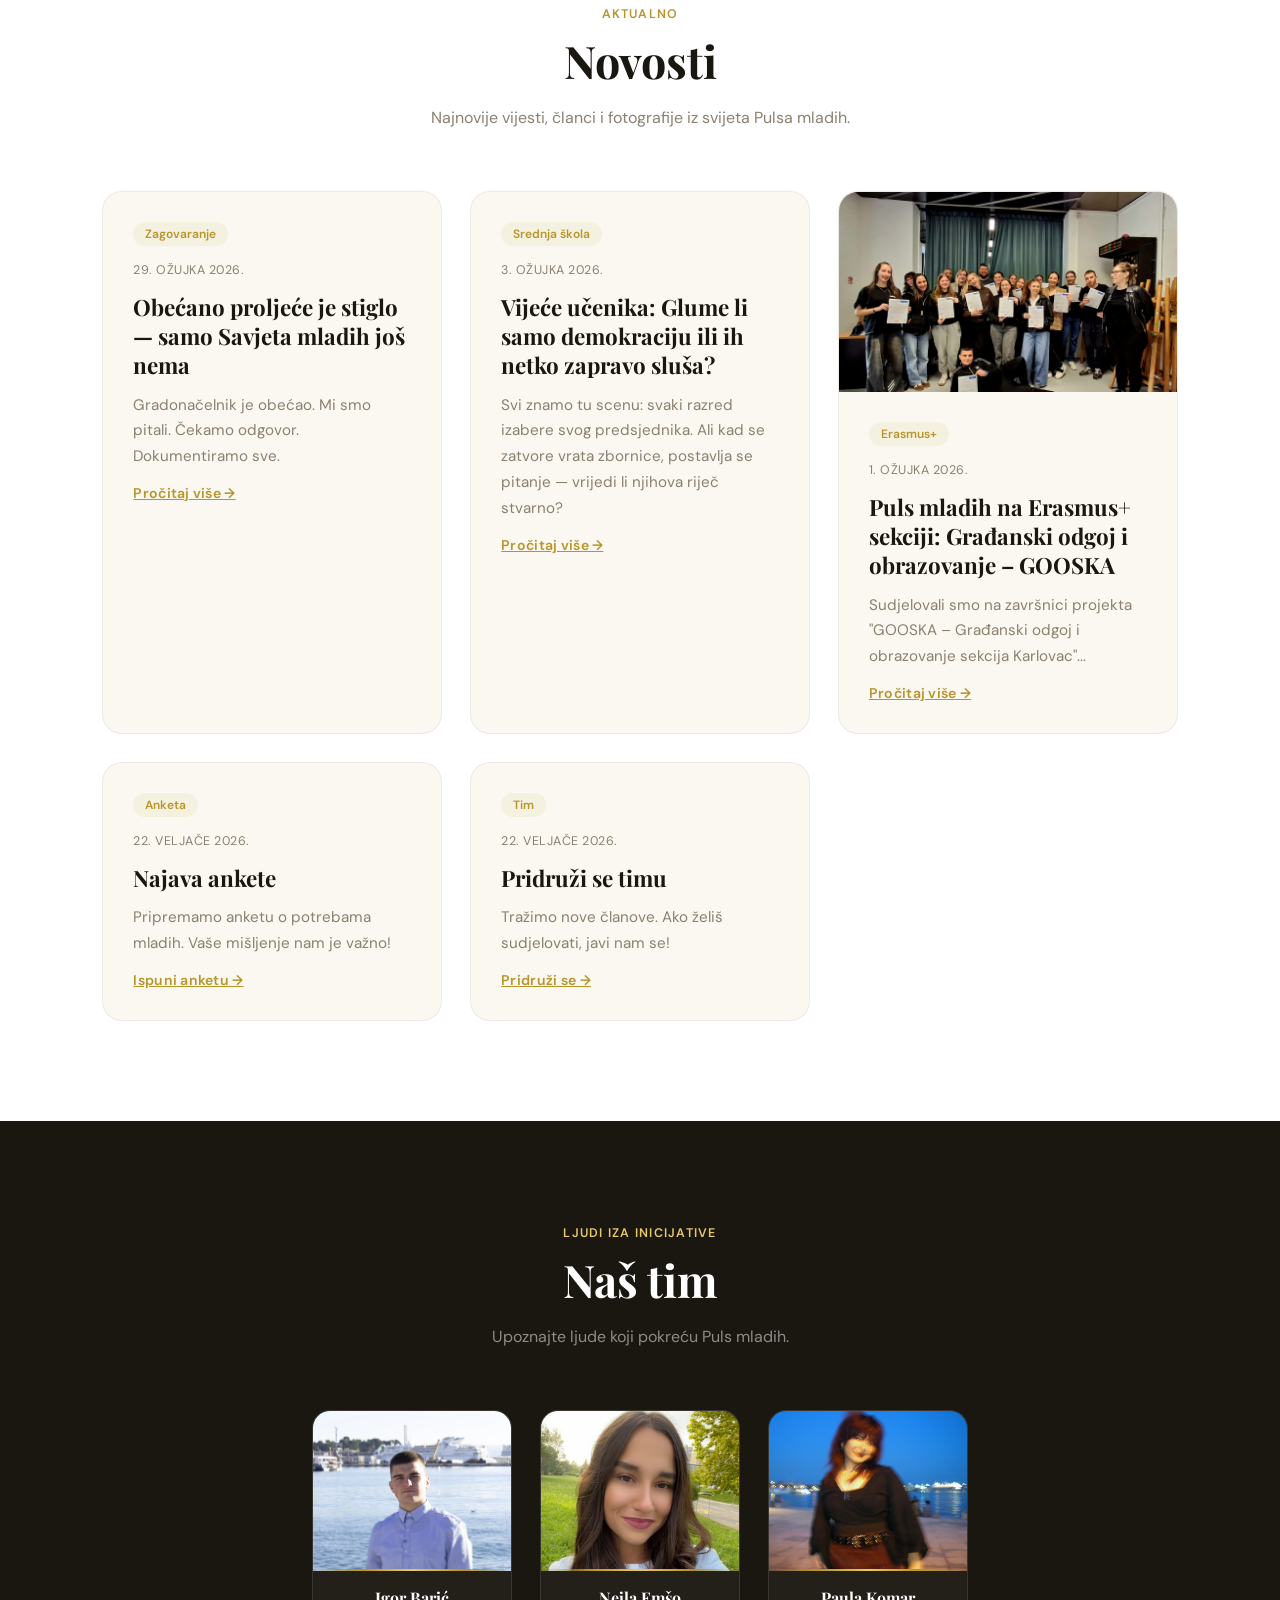
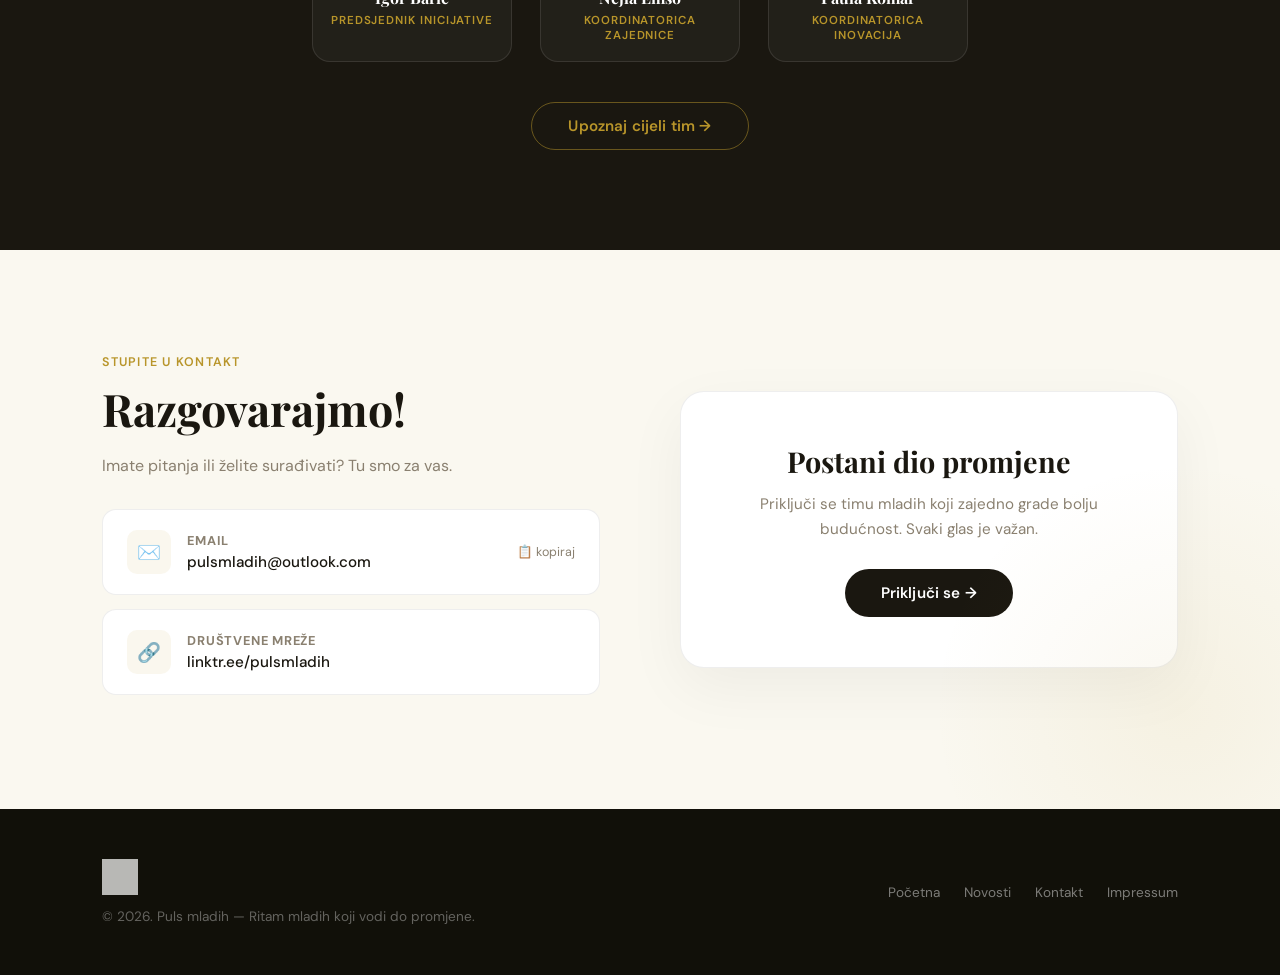
==== commit ac99b338: "Update index.html" ====
--- a/index.html
+++ b/index.html
@@ -12,6 +12,19 @@
     <link href="https://fonts.googleapis.com/css2?family=Playfair+Display:wght@700;900&family=DM+Sans:wght@300;400;500;600&display=swap" rel="stylesheet">
     <link rel="icon" type="image/png" href="logo.png">
     <link rel="stylesheet" href="style.css">
+    <script>
+        function toggleTheme() {
+            const html = document.documentElement;
+            const icon = document.querySelector('.theme-toggle-icon');
+            if (html.getAttribute('data-theme') === 'dark') {
+                html.removeAttribute('data-theme');
+                if (icon) icon.textContent = '🌙';
+            } else {
+                html.setAttribute('data-theme', 'dark');
+                if (icon) icon.textContent = '☀️';
+            }
+        }
+    </script>
 </head>
 <body>
 
@@ -63,8 +76,8 @@
 
         <!-- VIJESTI PREVIEW -->
         <div class="news-bullets">
+            <a href="savjet-mladih.html" class="news-bullet-item">🔴 Obećano proljeće je stiglo — samo Savjeta mladih još nema</a>
             <a href="vijece.html" class="news-bullet-item">🔴 Vijeće učenika: Glume li samo demokraciju ili ih netko zapravo sluša?</a>
-            <a href="gooska.html" class="news-bullet-item">🔴 Puls mladih na Erasmus+ sekciji: GOOSKA</a>
         </div>
     </div>
     <div class="hero-visual">
@@ -116,6 +129,18 @@
     </div>
 
     <div class="news-grid">
+        <div class="news-card reveal">
+            <div class="news-card-img">
+                <img src="Savjetmladih-nepostoji.png" alt="Savjet mladih Solin" onerror="this.parentElement.style.display='none'">
+            </div>
+            <div class="news-card-body">
+                <span class="news-card-tag">Zagovaranje</span>
+                <p class="date">29. ožujka 2026.</p>
+                <h3>Obećano proljeće je stiglo — samo Savjeta mladih još nema</h3>
+                <p>Gradonačelnik je obećao. Mi smo pitali. Čekamo odgovor. Dokumentiramo sve.</p>
+                <a href="savjet-mladih.html" class="read-more">Pročitaj više →</a>
+            </div>
+        </div>
         <div class="news-card reveal">
             <div class="news-card-body">
                 <span class="news-card-tag">Srednja škola</span>
@@ -272,19 +297,6 @@
 <a href="#pocetna" class="back-to-top" id="backToTop">↑</a>
 
 <script>
-    // Dark mode toggle
-    function toggleTheme() {
-        const html = document.documentElement;
-        const icon = document.querySelector('.theme-toggle-icon');
-        if (html.getAttribute('data-theme') === 'dark') {
-            html.removeAttribute('data-theme');
-            icon.textContent = '🌙';
-        } else {
-            html.setAttribute('data-theme', 'dark');
-            icon.textContent = '☀️';
-        }
-    }
-
     // Article modal
     function openArticle() {
         var modal = document.getElementById('articleModal');
--- a/style.css
+++ b/style.css
@@ -511,7 +511,7 @@
 }
 
 .tim-section {
-    background: var(--ink);
+    background: #1a1710;
     color: white;
 }
 
@@ -1163,12 +1163,17 @@
 }
 
 [data-theme="dark"] .hero-logo-wrap {
-    background: rgba(255,255,255,0.04);
+    background: rgba(255,255,255,0.03);
     border-color: rgba(184,149,42,0.15);
 }
 
 [data-theme="dark"] .hero-logo-wrap img {
-    filter: brightness(0) invert(1);
+    filter: drop-shadow(0 20px 60px rgba(184,149,42,0.15));
+}
+
+[data-theme="dark"] .hero-logo-wrap::before {
+    border-radius: 24px;
+    background: radial-gradient(circle at 40% 40%, rgba(184,149,42,0.1), rgba(17,16,9,0.08));
 }
 
 [data-theme="dark"] .o-nama-card {
@@ -1217,3 +1222,70 @@
     background: #0a0907;
     border-top-color: rgba(184,149,42,0.1);
 }
+
+/* ─── DARK MODE TEXT FIXES ─── */
+[data-theme="dark"] .tim-section {
+    background: #1a1710;
+}
+
+[data-theme="dark"] .tim-section .section-label,
+[data-theme="dark"] .tim-section .section-header h2,
+[data-theme="dark"] .tim-section .section-header p,
+[data-theme="dark"] .team-preview-info h3,
+[data-theme="dark"] .team-preview-info p {
+    color: inherit;
+}
+
+[data-theme="dark"] .o-nama-section {
+    background: var(--bg);
+}
+
+[data-theme="dark"] .o-nama-card {
+    background: #1e1c14;
+    border-color: rgba(184,149,42,0.12);
+}
+
+[data-theme="dark"] .o-nama-card h4 {
+    color: var(--ink);
+}
+
+[data-theme="dark"] .o-nama-card p {
+    color: var(--muted);
+}
+
+[data-theme="dark"] .section-label {
+    color: var(--accent);
+}
+
+[data-theme="dark"] .news-card-tag {
+    background: rgba(184,149,42,0.15);
+}
+
+[data-theme="dark"] .news-card-title {
+    color: var(--ink);
+}
+
+[data-theme="dark"] .news-card-excerpt {
+    color: var(--muted);
+}
+
+[data-theme="dark"] .news-card-date {
+    color: var(--muted);
+}
+
+[data-theme="dark"] .kontakt-section h2,
+[data-theme="dark"] .kontakt-section p {
+    color: var(--ink);
+}
+
+[data-theme="dark"] .hero p {
+    color: rgba(240,236,224,0.65);
+}
+
+[data-theme="dark"] .stat-num {
+    color: var(--ink);
+}
+
+[data-theme="dark"] .stat-label {
+    color: var(--muted);
+}
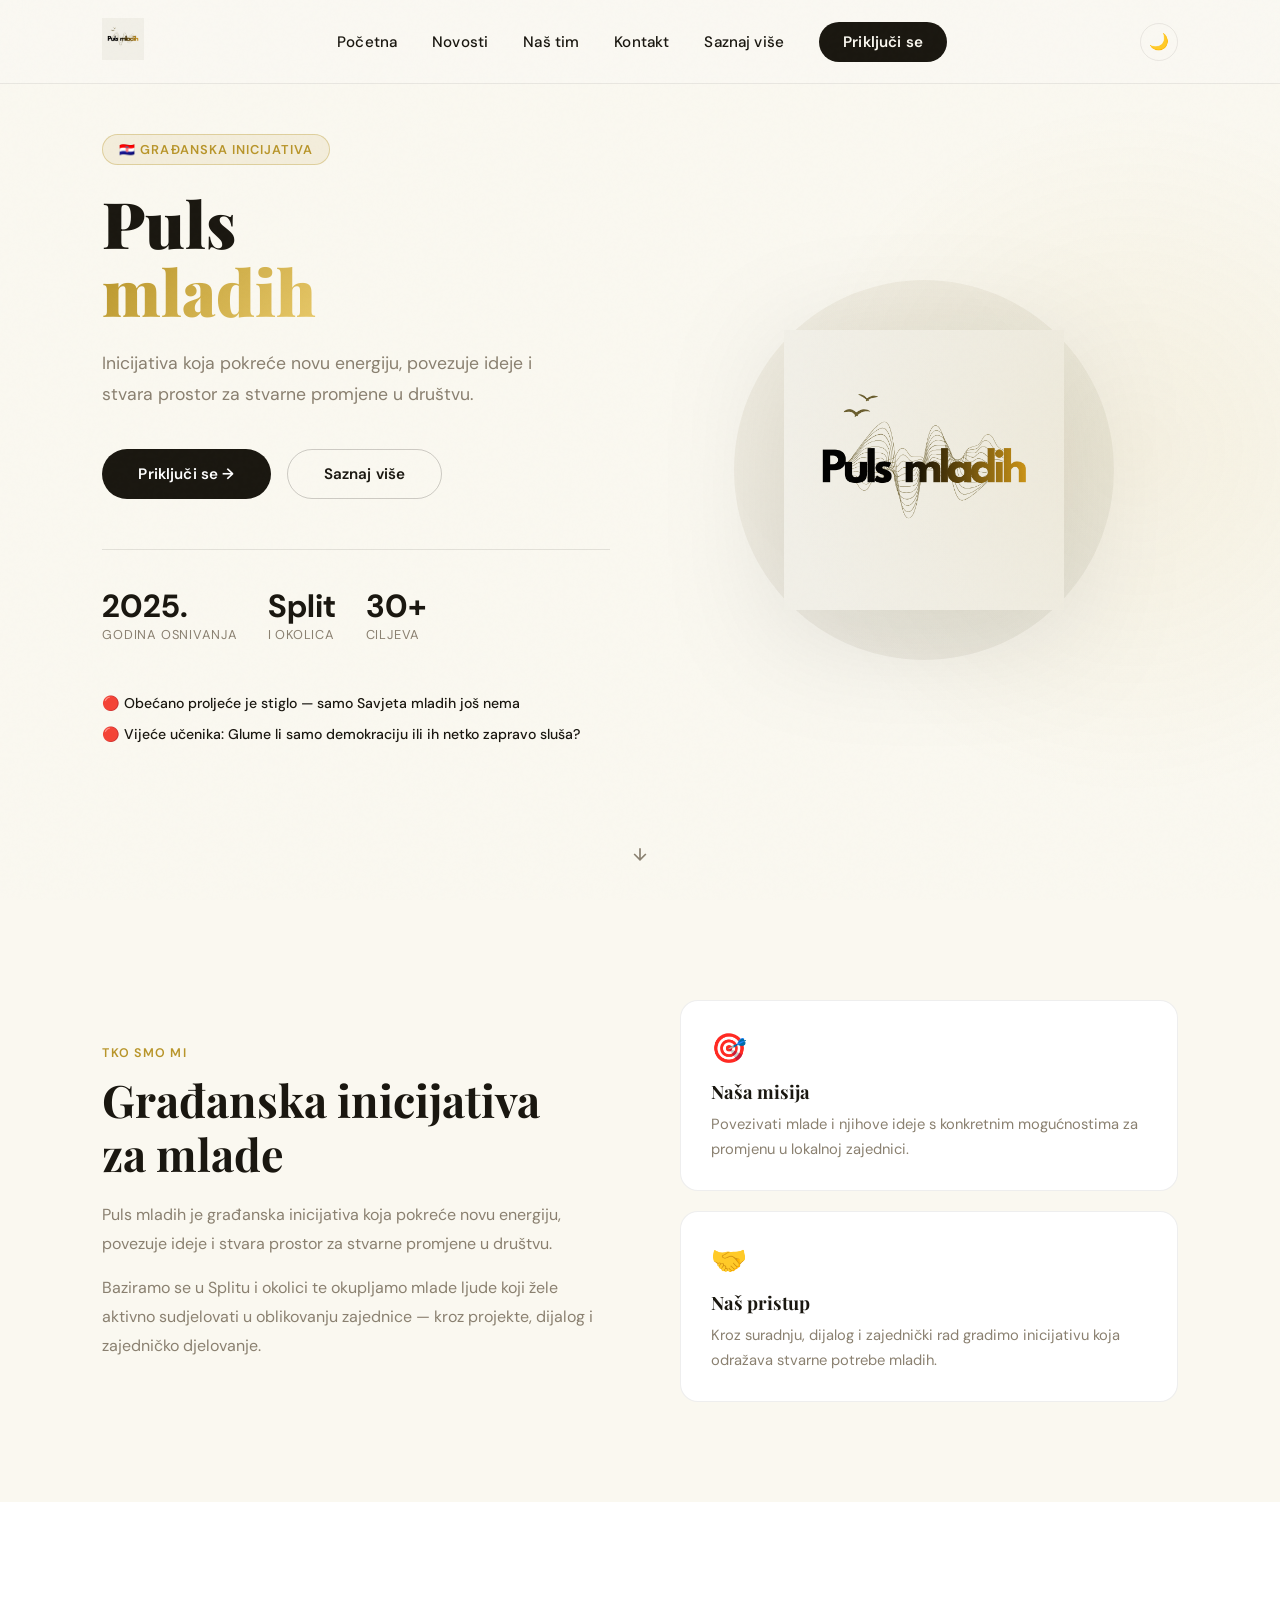
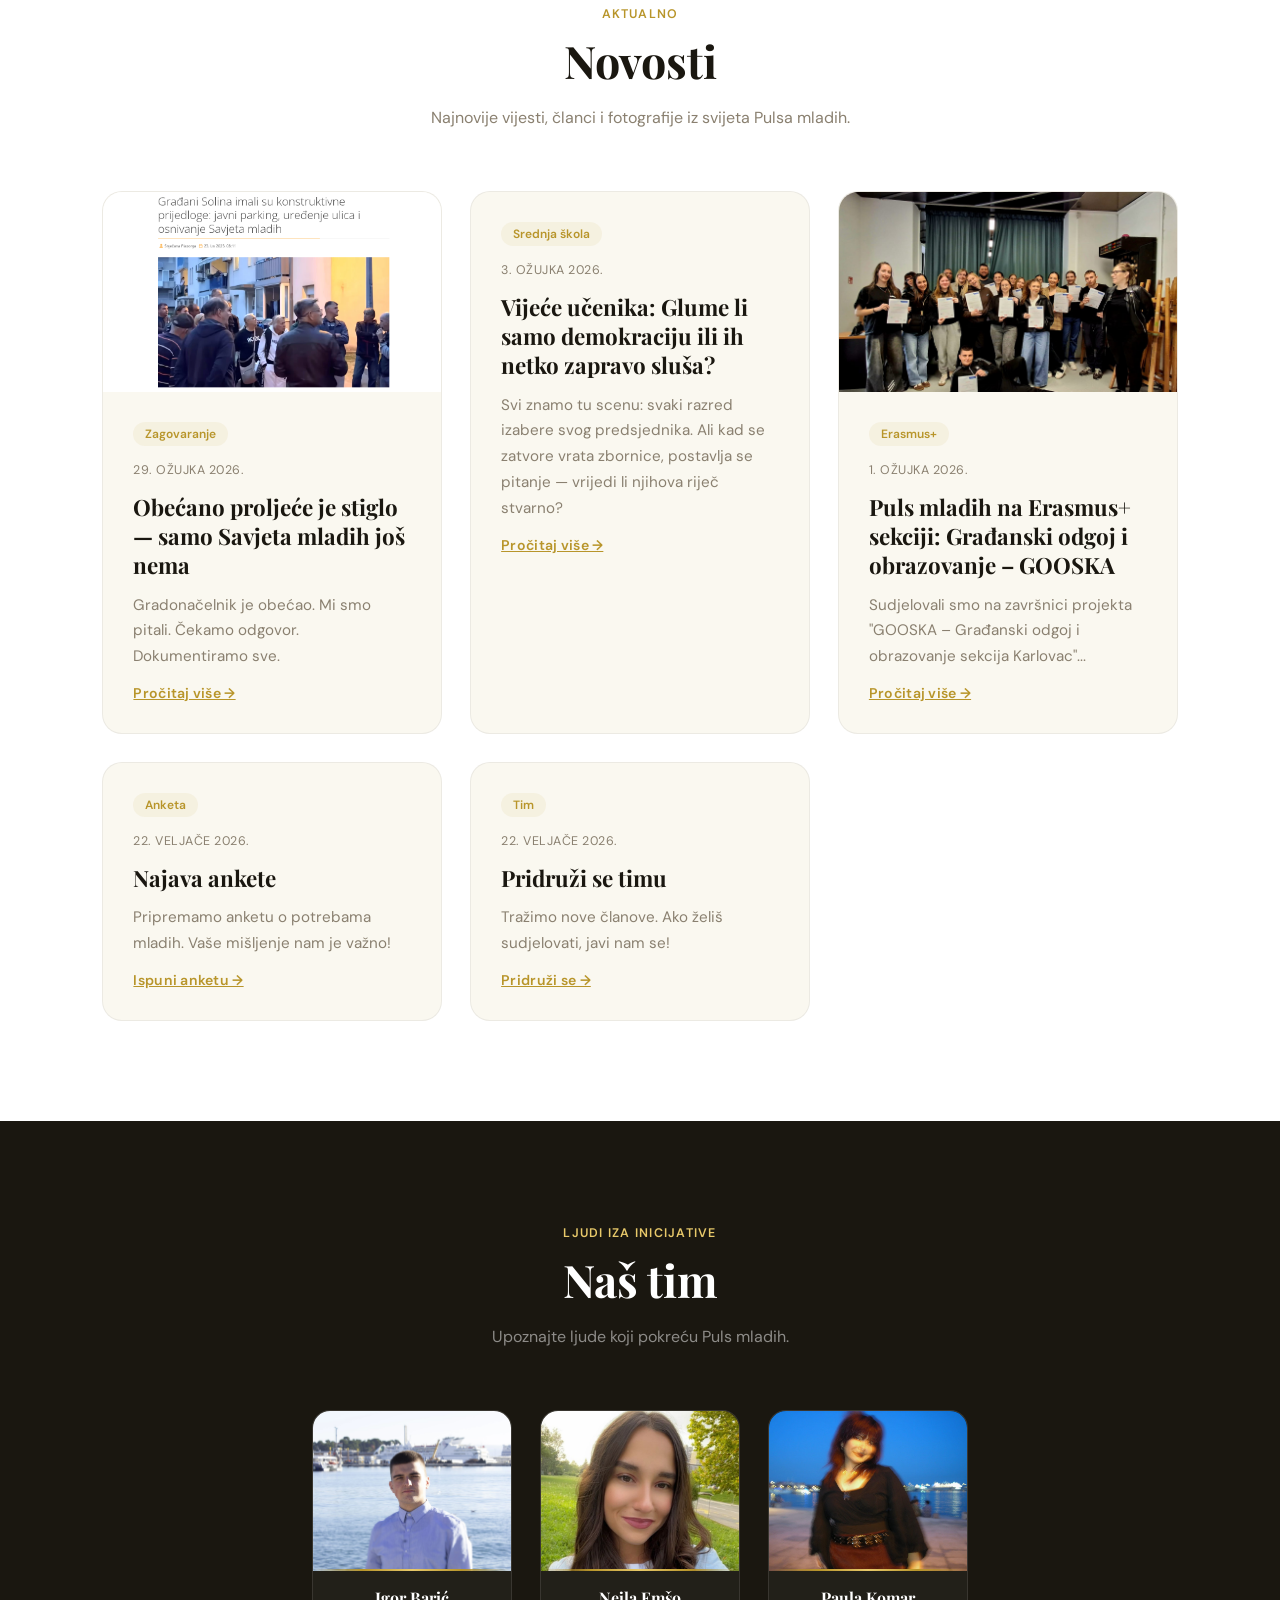
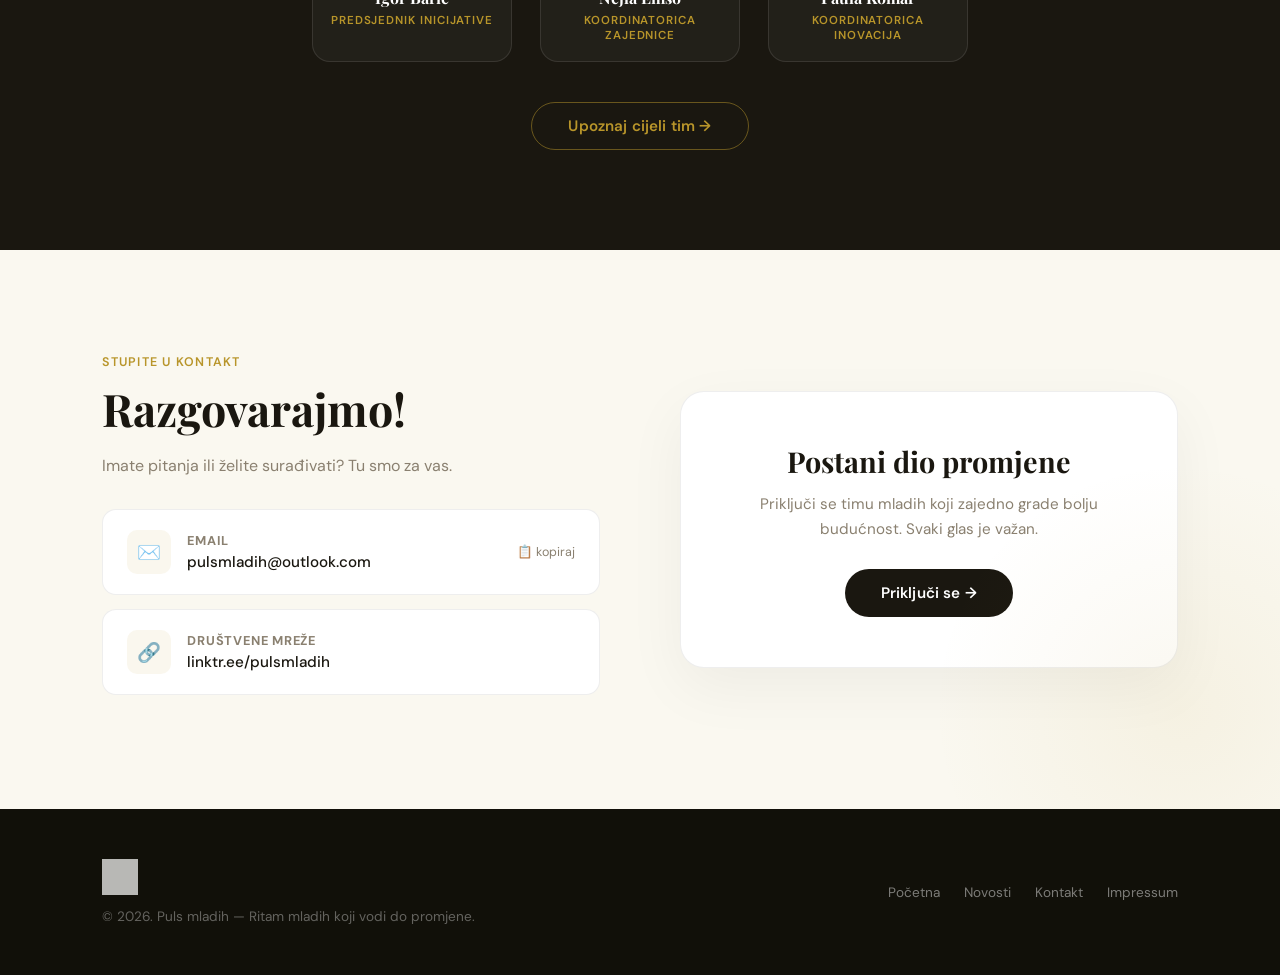
==== commit 3ce25c81: "Update index.html" ====
--- a/index.html
+++ b/index.html
@@ -267,7 +267,7 @@
         <a href="#pocetna">Početna</a>
         <a href="#novosti">Novosti</a>
         <a href="#kontakt">Kontakt</a>
-        <a href="#" onclick="alert('Stranica u izradi. Uskoro dostupno!'); return false;">Impressum</a>
+        <a href="impressum.html">Impressum</a>
     </div>
 </footer>
 
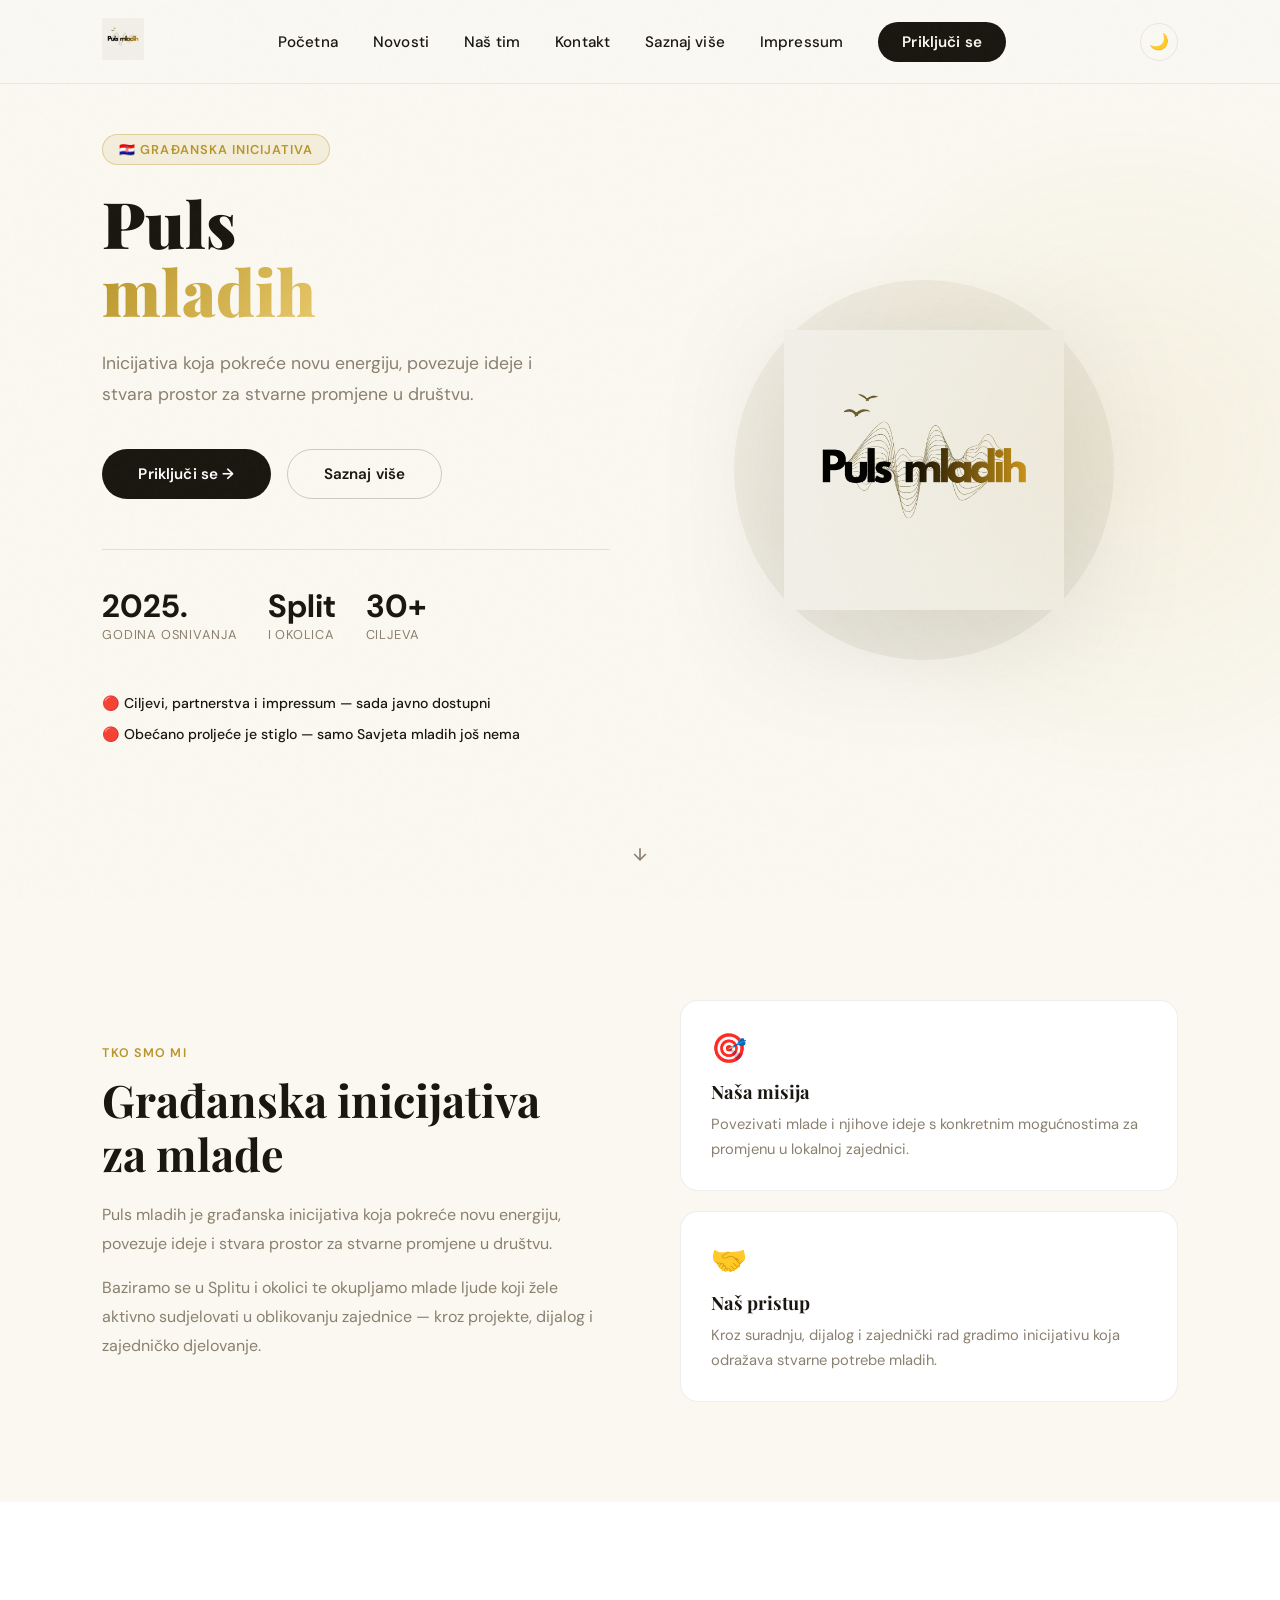
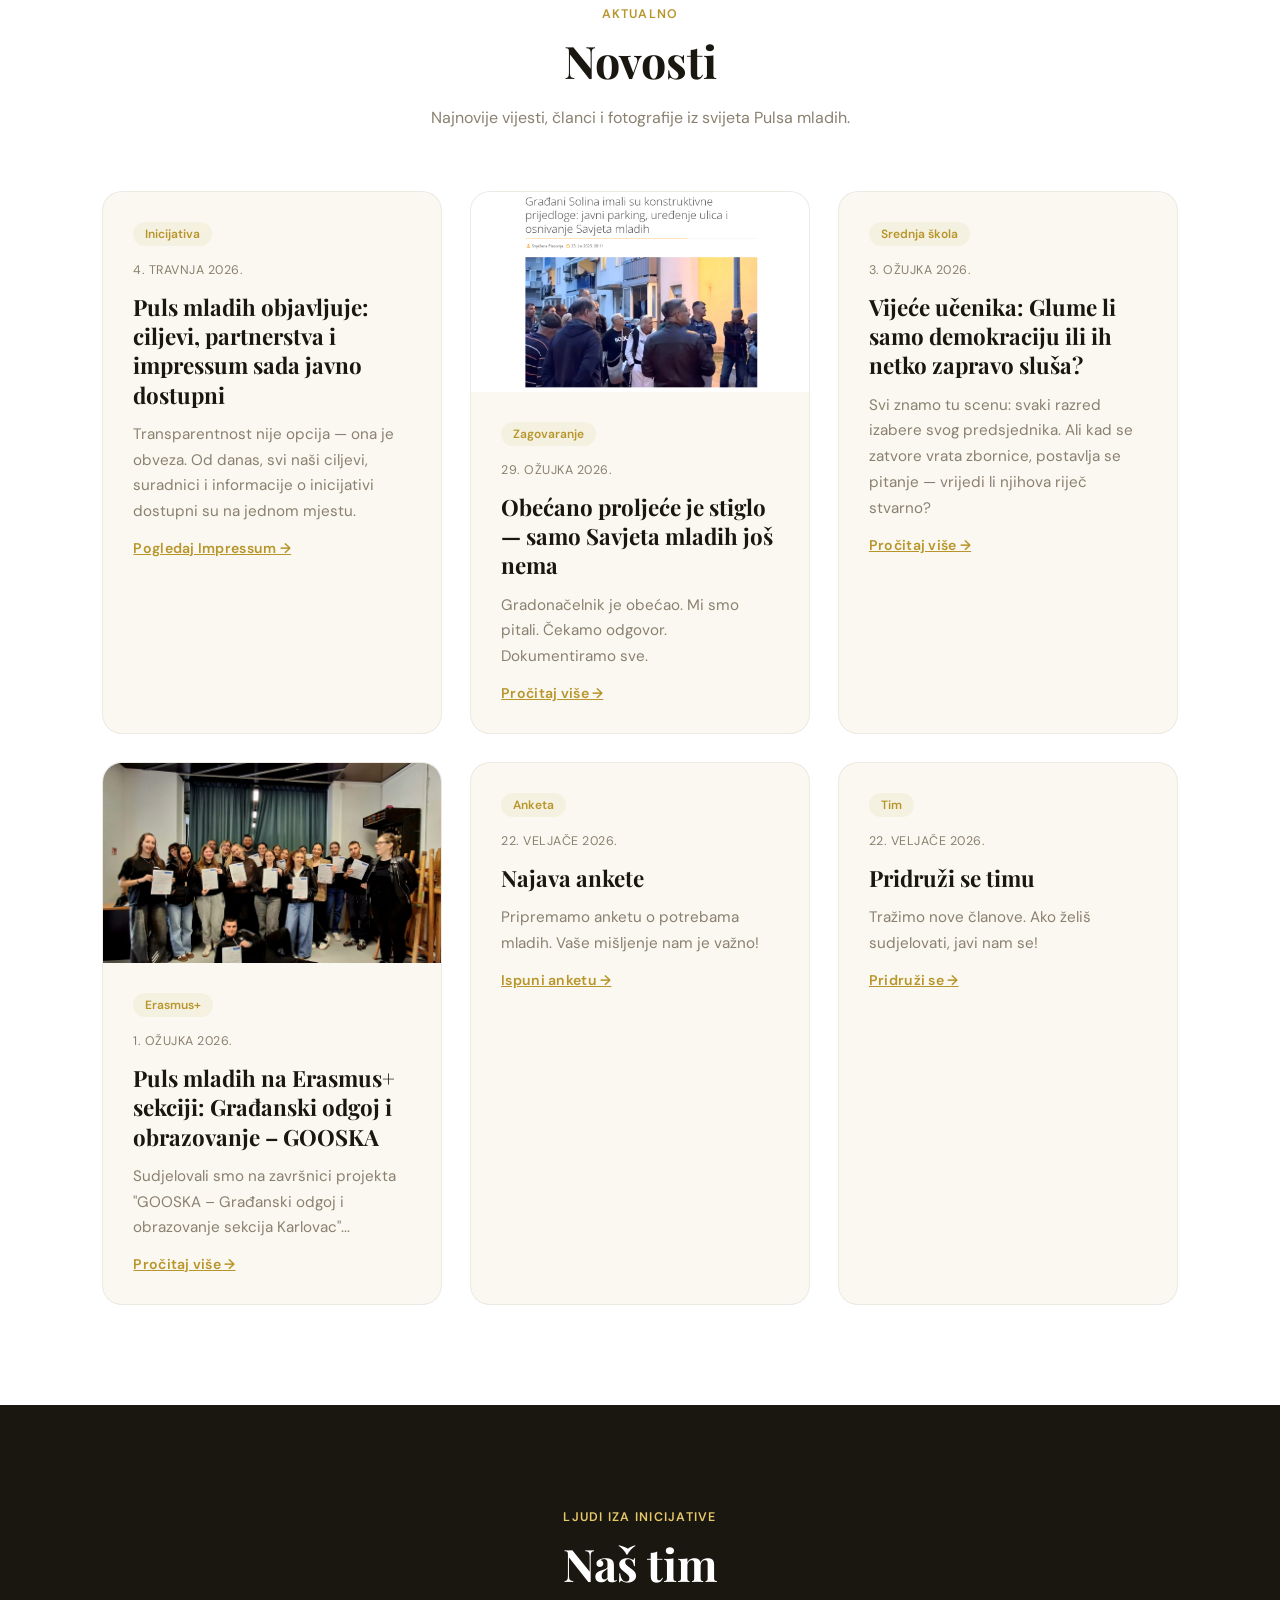
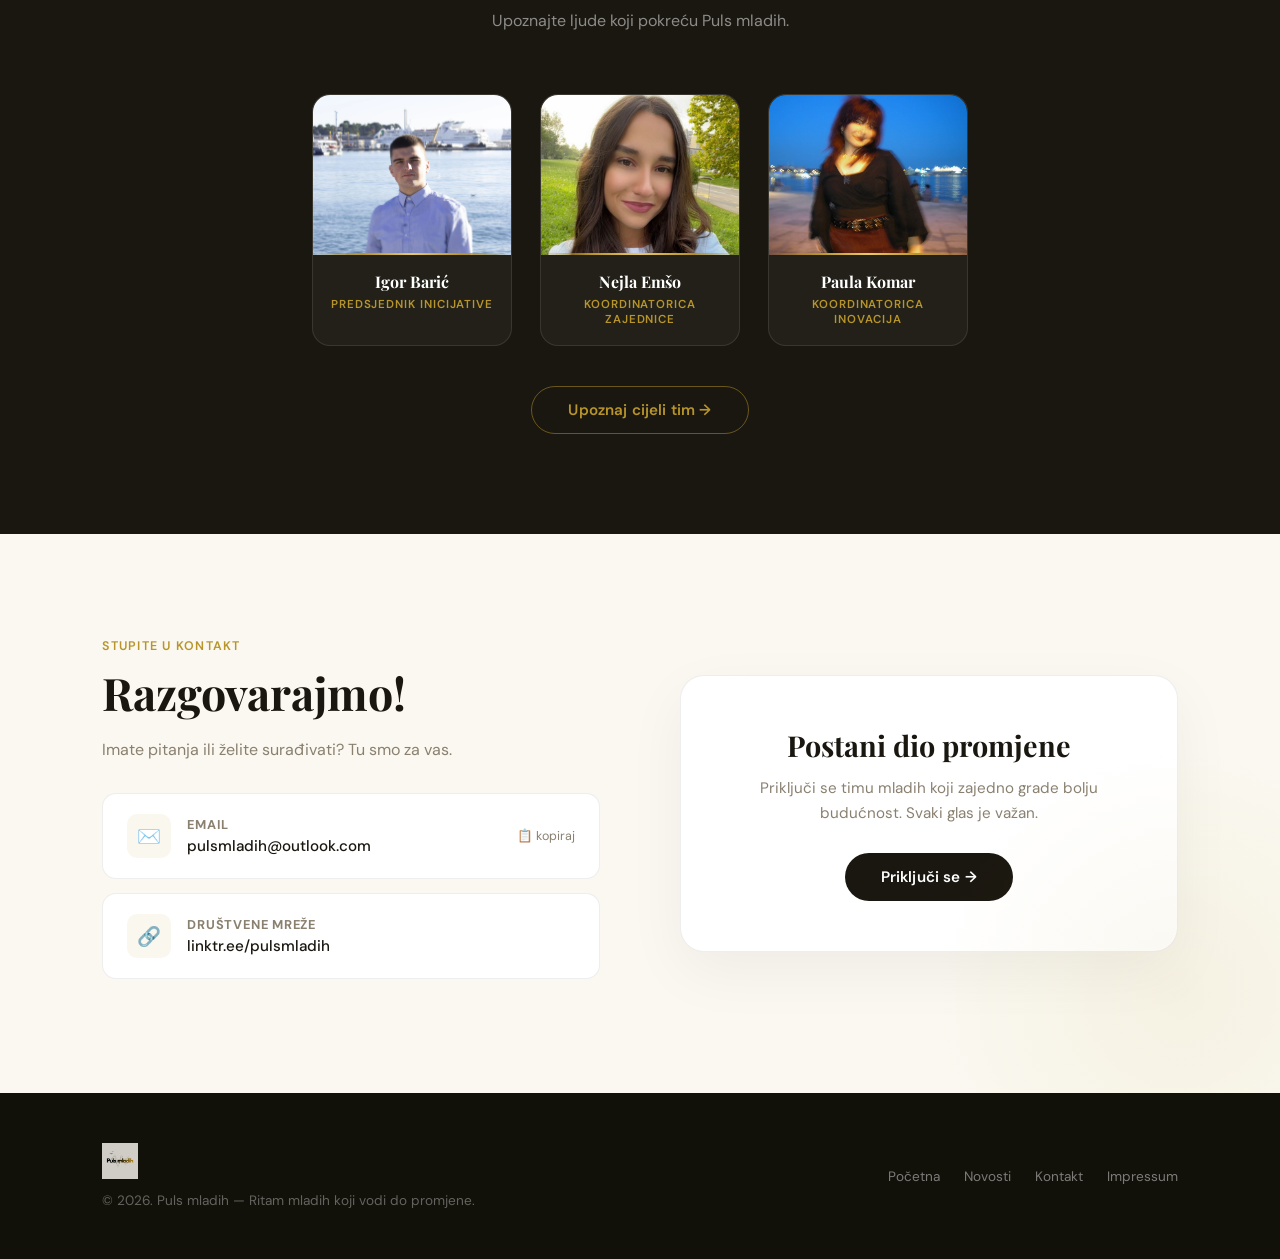
==== commit 7efb6714: "Update index.html" ====
--- a/index.html
+++ b/index.html
@@ -37,6 +37,7 @@
         <li><a href="#tim">Naš tim</a></li>
         <li><a href="#kontakt">Kontakt</a></li>
         <li><a href="https://linktr.ee/pulsmladih" target="_blank">Saznaj više</a></li>
+        <li><a href="impressum.html">Impressum</a></li>
         <li><a href="https://docs.google.com/forms/d/e/1FAIpQLSc-kXpmfUY5biYHO4WNm0-K8fGGVEArH8qcefwdELveWuvP7A/viewform?usp=dialog" target="_blank" class="nav-cta">Priključi se</a></li>
     </ul>
     <div style="display:flex;align-items:center;gap:12px;">
@@ -76,8 +77,8 @@
 
         <!-- VIJESTI PREVIEW -->
         <div class="news-bullets">
+            <a href="impressum.html" class="news-bullet-item">🔴 Ciljevi, partnerstva i impressum — sada javno dostupni</a>
             <a href="savjet-mladih.html" class="news-bullet-item">🔴 Obećano proljeće je stiglo — samo Savjeta mladih još nema</a>
-            <a href="vijece.html" class="news-bullet-item">🔴 Vijeće učenika: Glume li samo demokraciju ili ih netko zapravo sluša?</a>
         </div>
     </div>
     <div class="hero-visual">
@@ -129,6 +130,15 @@
     </div>
 
     <div class="news-grid">
+        <div class="news-card reveal">
+            <div class="news-card-body">
+                <span class="news-card-tag">Inicijativa</span>
+                <p class="date">4. travnja 2026.</p>
+                <h3>Puls mladih objavljuje: ciljevi, partnerstva i impressum sada javno dostupni</h3>
+                <p>Transparentnost nije opcija — ona je obveza. Od danas, svi naši ciljevi, suradnici i informacije o inicijativi dostupni su na jednom mjestu.</p>
+                <a href="impressum.html" class="read-more">Pogledaj Impressum →</a>
+            </div>
+        </div>
         <div class="news-card reveal">
             <div class="news-card-img">
                 <img src="Savjetmladih-nepostoji.png" alt="Savjet mladih Solin" onerror="this.parentElement.style.display='none'">
--- a/style.css
+++ b/style.css
@@ -705,8 +705,7 @@
 
 .footer-brand img {
     height: 36px;
-    filter: brightness(0) invert(1);
-    opacity: 0.7;
+    opacity: 0.85;
     margin-bottom: 8px;
 }
 
